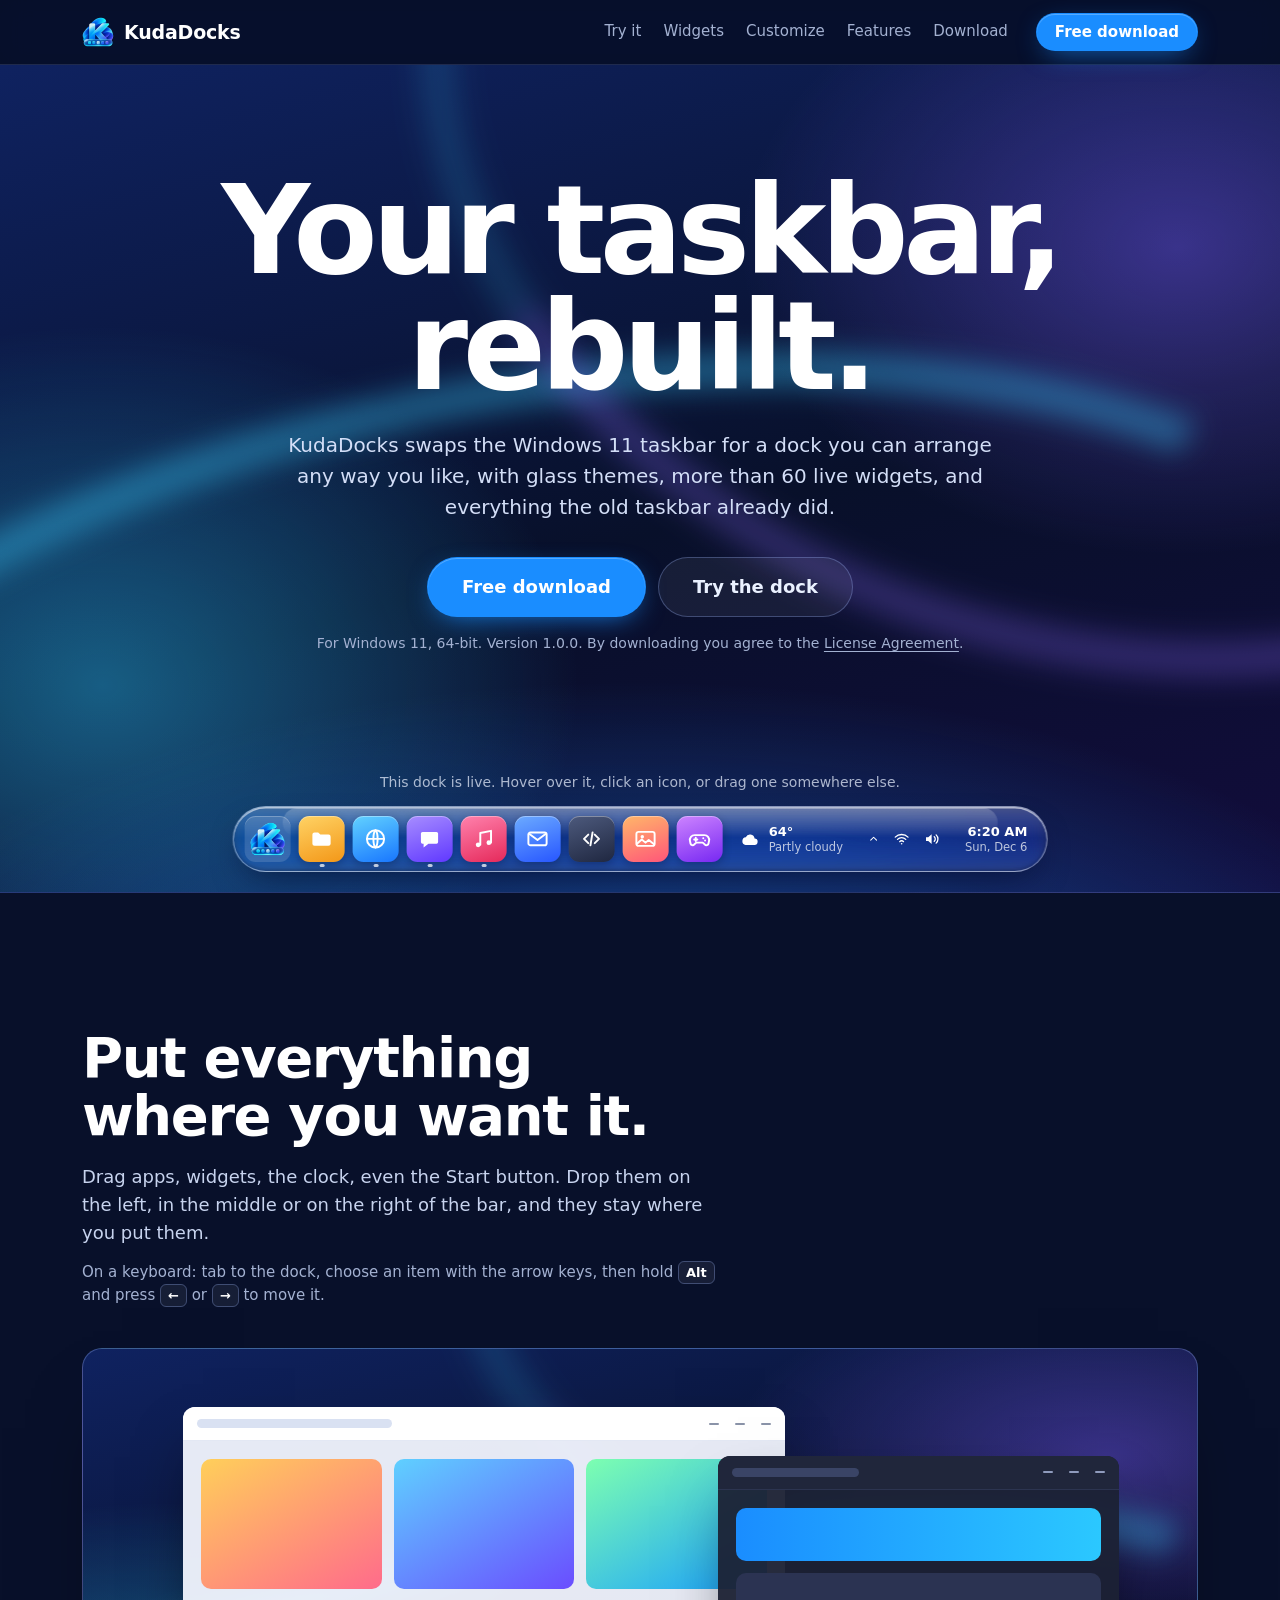
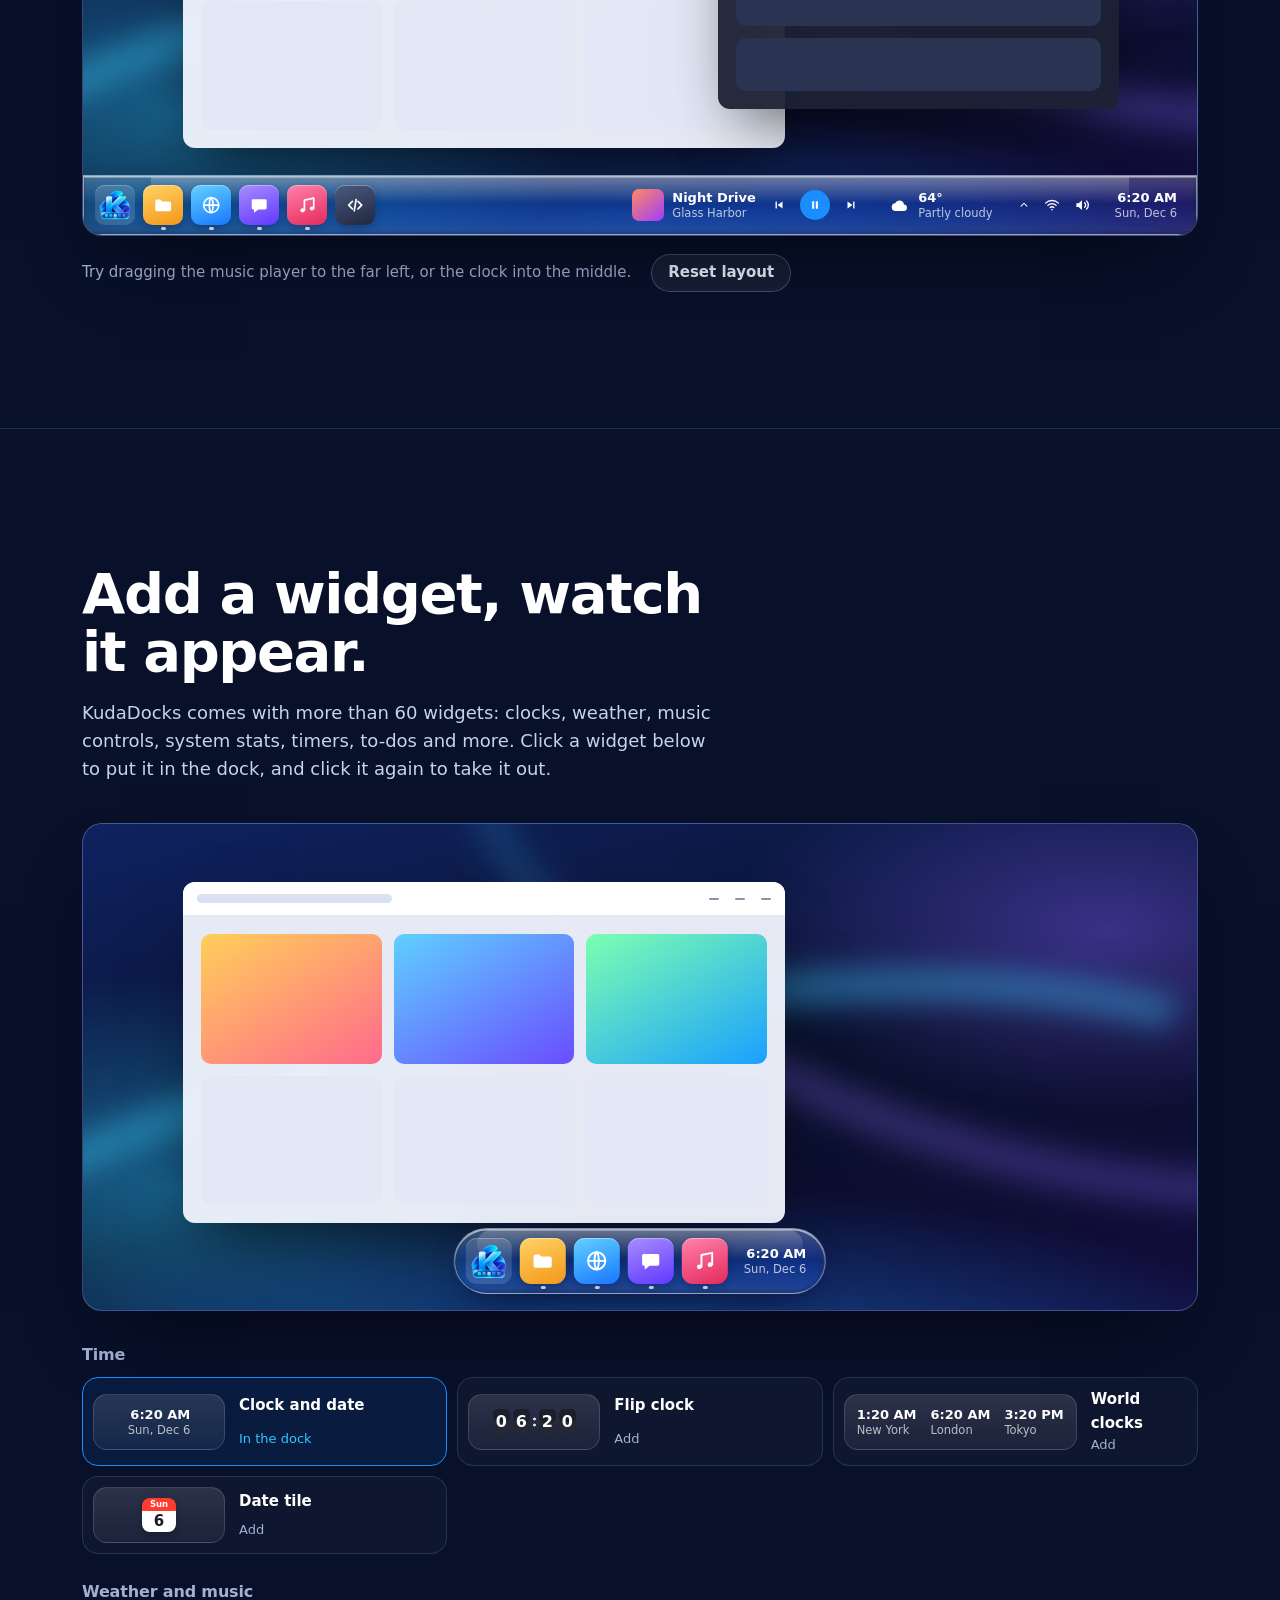
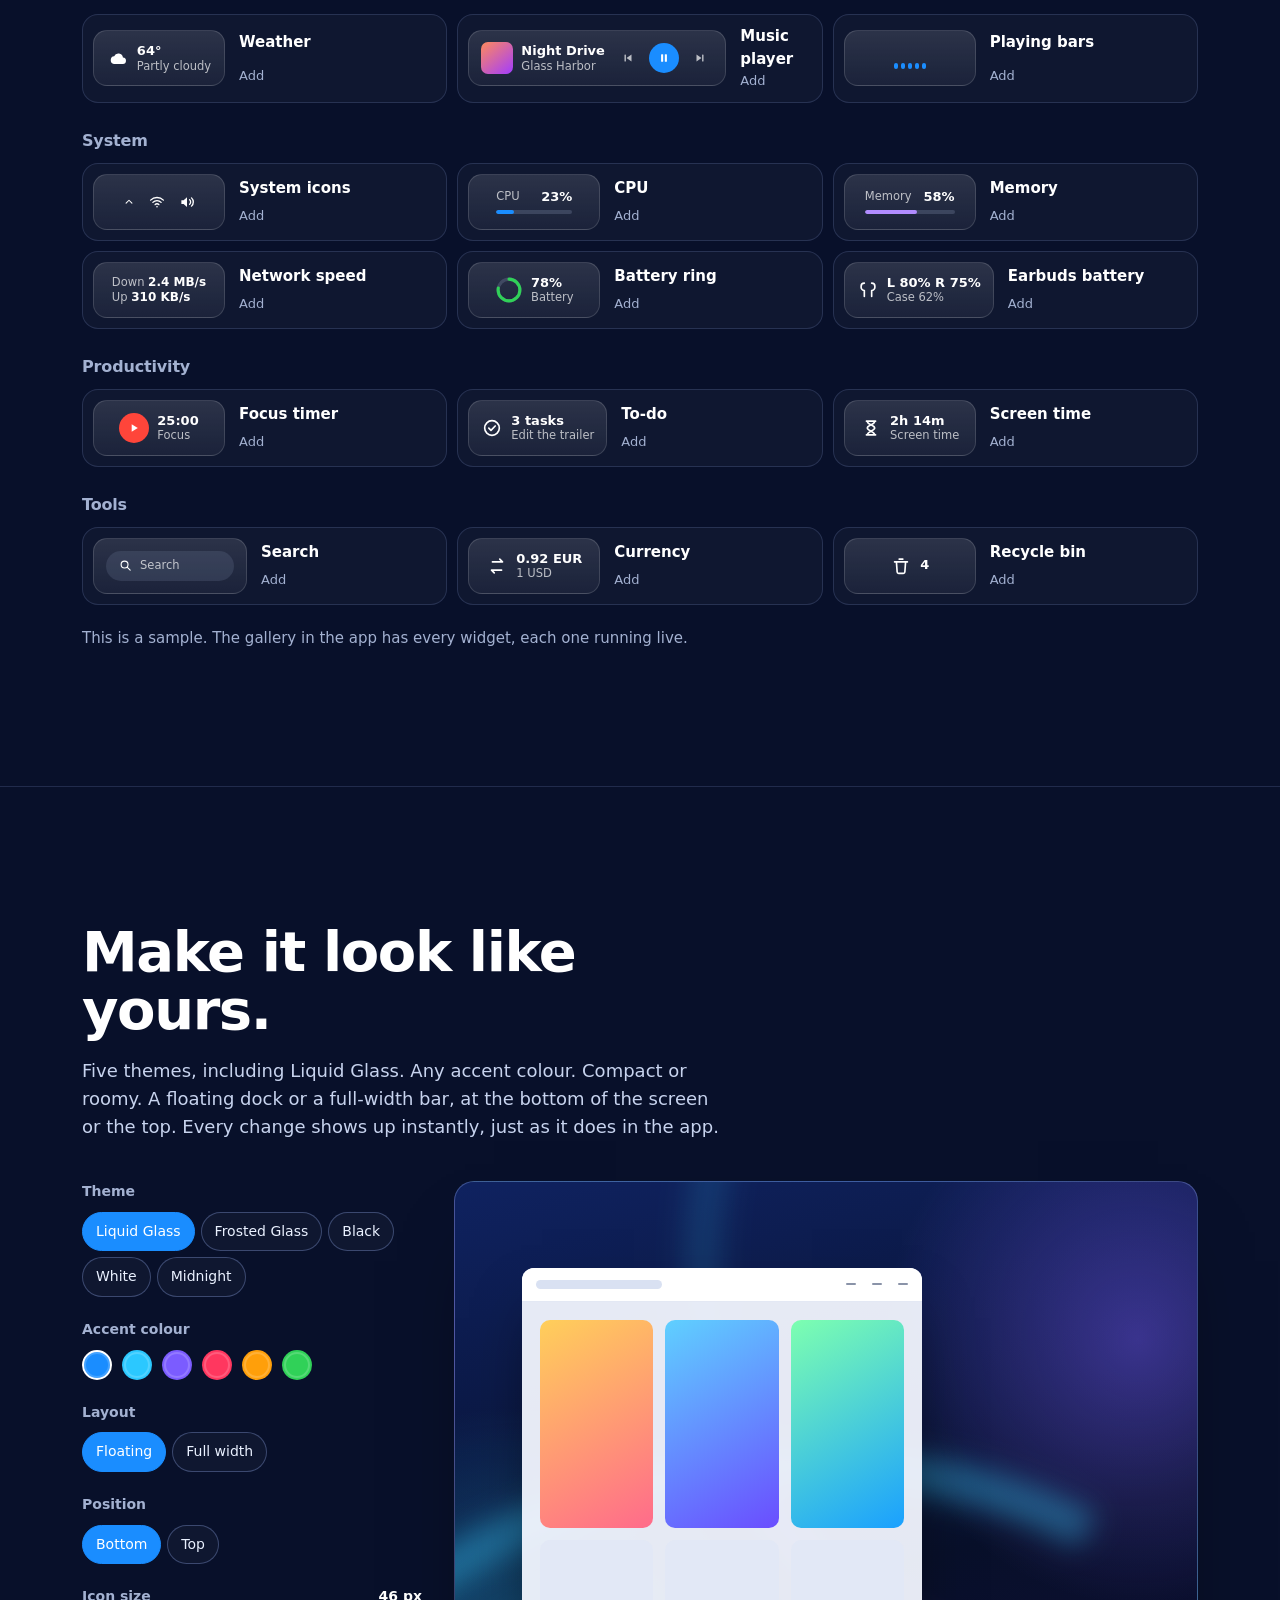
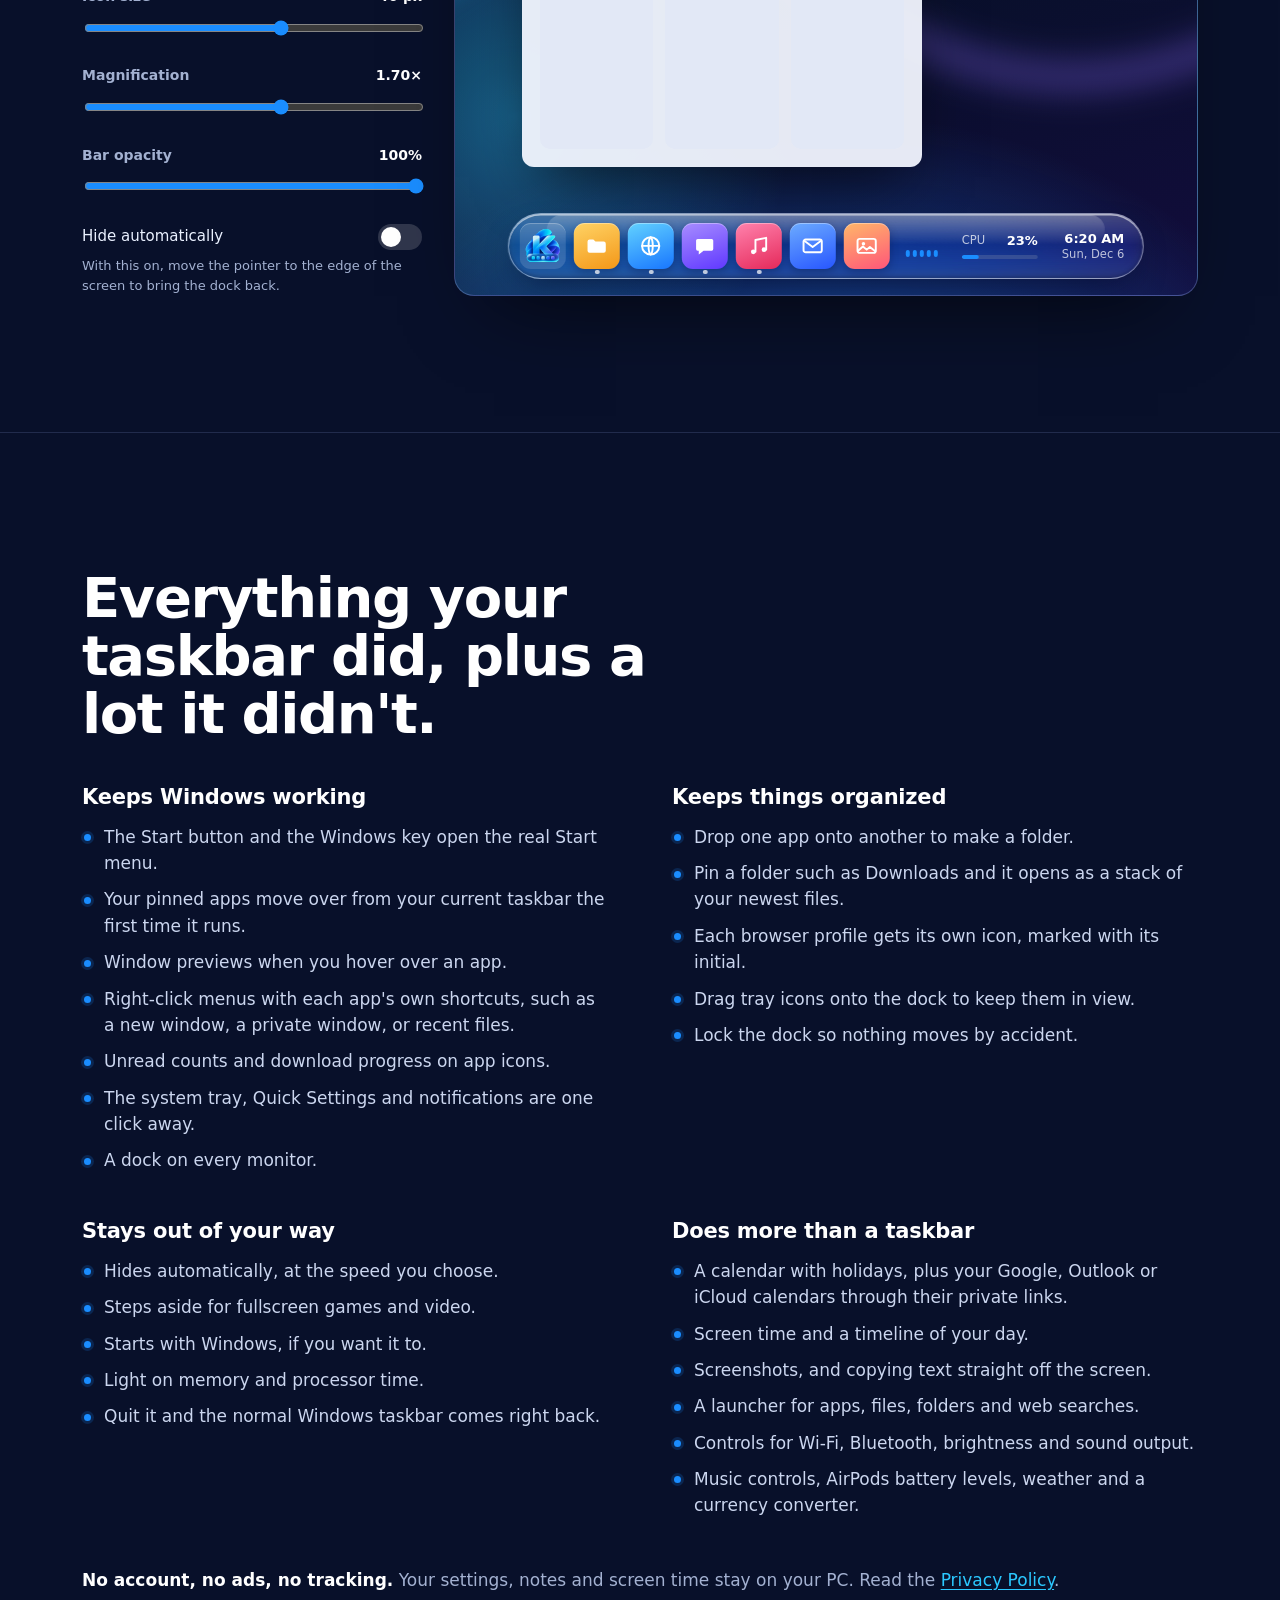
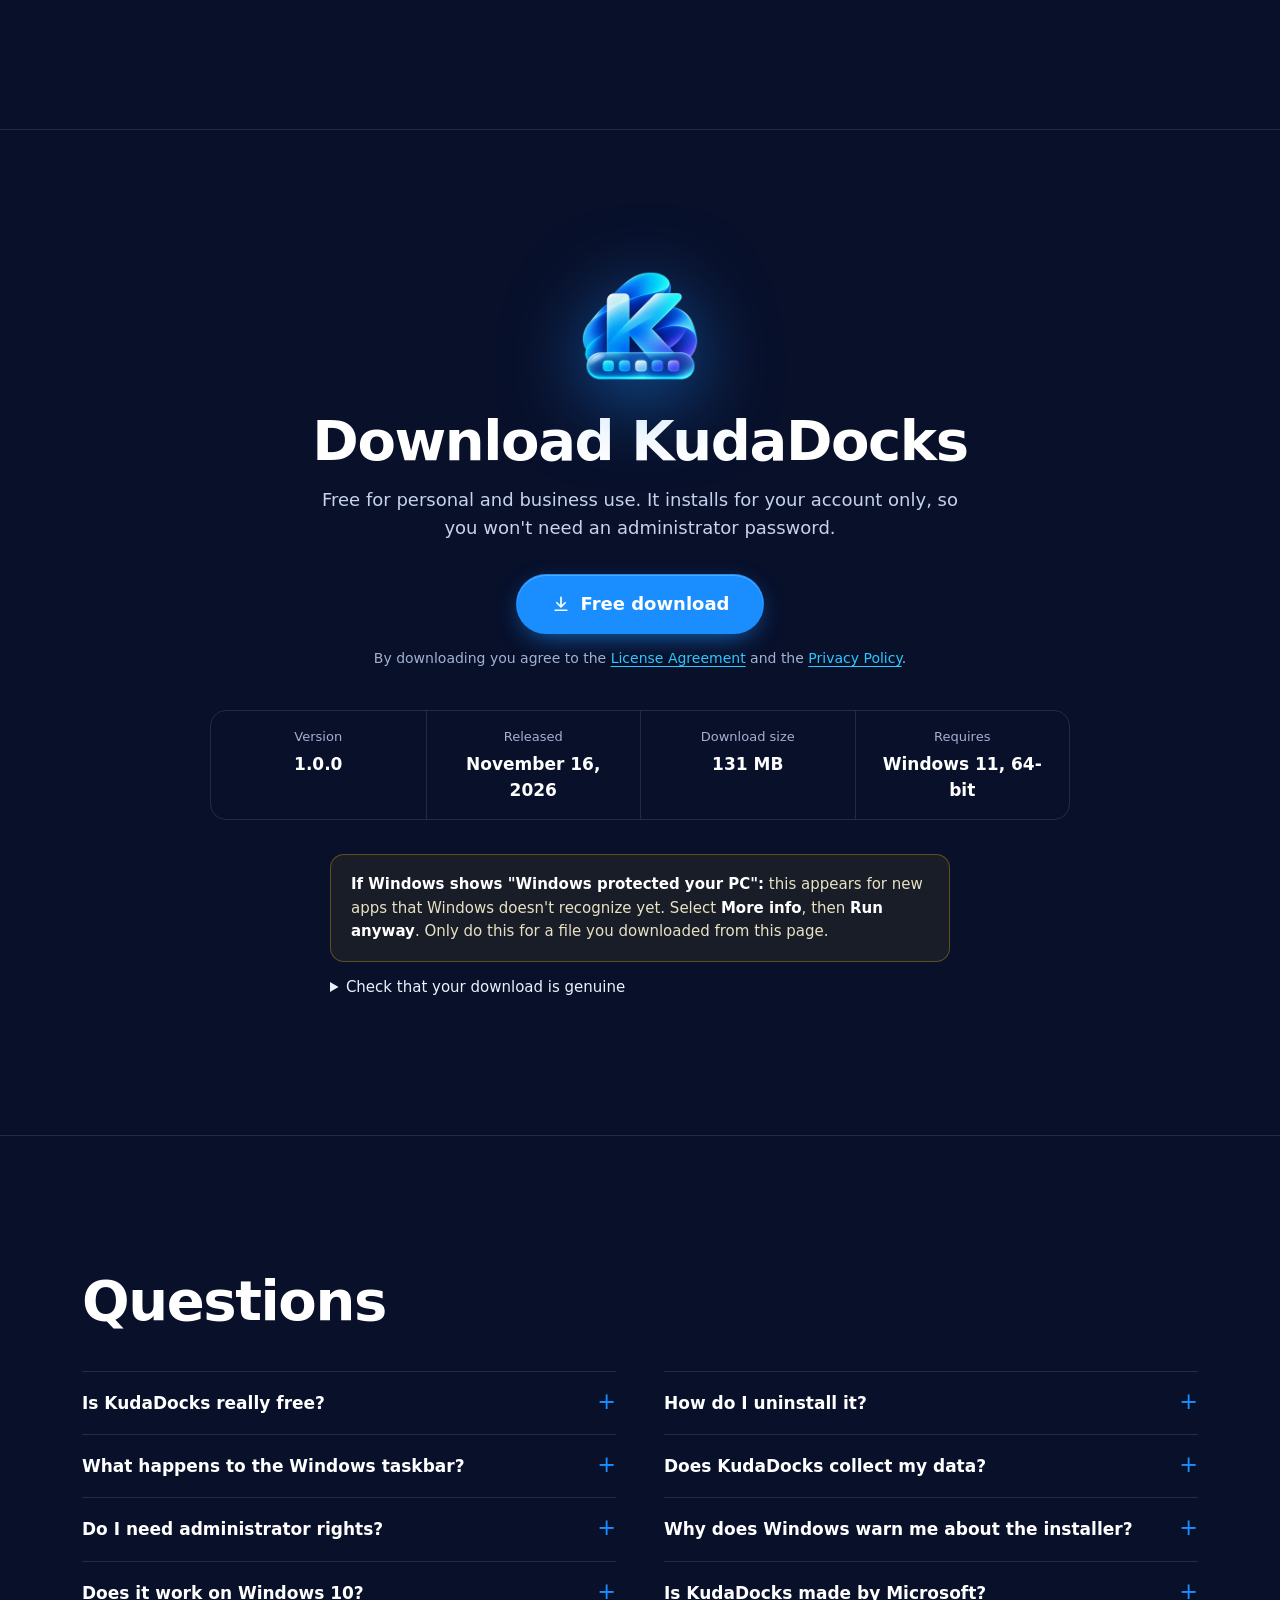
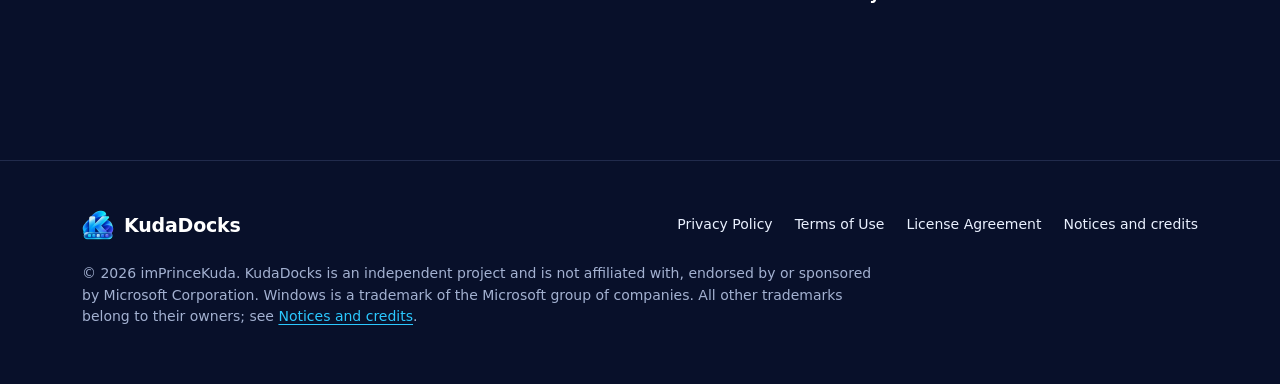
==== index.html @ 08ae9056 "Add files via upload" ====
<!doctype html>
<html lang="en">
<head>
  <meta charset="utf-8">
  <meta name="viewport" content="width=device-width, initial-scale=1">
  <meta http-equiv="Content-Security-Policy" content="default-src 'self'; img-src 'self' data:; style-src 'self'; script-src 'self'; connect-src 'none'; object-src 'none'; base-uri 'self'; form-action 'none'">
  <meta name="referrer" content="strict-origin-when-cross-origin">
  <title>KudaDocks: a free dock that replaces the Windows 11 taskbar</title>
  <meta name="description" content="KudaDocks replaces the Windows 11 taskbar with a dock you arrange however you like: glass themes, more than 60 live widgets, folders, and everything the taskbar already did. Free, no account.">
  <meta name="theme-color" content="#08102a">
  <meta property="og:type" content="website">
  <meta property="og:title" content="KudaDocks: your taskbar, rebuilt">
  <meta property="og:description" content="A free dock for Windows 11 with glass themes, live widgets and drag-anywhere layout.">
  <meta property="og:url" content="https://imprincekuda.github.io/kudadocks/">
  <meta property="og:image" content="https://imprincekuda.github.io/kudadocks/assets/og.png">
  <meta name="twitter:card" content="summary_large_image">
  <link rel="icon" href="favicon.ico" sizes="any">
  <link rel="icon" href="assets/logo.png" type="image/png">
  <link rel="apple-touch-icon" href="assets/logo.png">
  <link rel="stylesheet" href="css/site.css">
  <script src="js/config.js" defer></script>
  <script src="js/dock.js" defer></script>
  <script src="js/site.js" defer></script>
</head>
<body>
  <a class="skip" href="#main">Skip to content</a>

  <header class="nav">
    <div class="wrap">
      <a class="brand" href="index.html"><img src="assets/logo.png" alt="" width="32" height="32">KudaDocks</a>
      <nav class="nav-links" aria-label="Sections">
        <a href="#try">Try it</a>
        <a href="#widgets">Widgets</a>
        <a href="#customize">Customize</a>
        <a href="#features">Features</a>
        <a href="#download">Download</a>
      </nav>
      <a class="btn btn-primary" data-kd-download href="#download">Free download</a>
    </div>
  </header>

  <main id="main">
    <section class="hero wall" aria-labelledby="hero-title">
      <h1 id="hero-title">Your taskbar, rebuilt.</h1>
      <p class="lede">KudaDocks swaps the Windows 11 taskbar for a dock you can arrange any way you like, with glass themes, more than 60 live widgets, and everything the old taskbar already did.</p>
      <div class="ctas">
        <a class="btn btn-primary btn-big" data-kd-download href="#download">Free download</a>
        <a class="btn btn-quiet btn-big" href="#try">Try the dock</a>
      </div>
      <p class="fine">For Windows 11, 64-bit. Version <span data-kd="version">1.0.0</span>. By downloading you agree to the <a href="eula.html">License Agreement</a>.</p>
      <p class="hint" aria-hidden="true">This dock is live. Hover over it, click an icon, or drag one somewhere else.</p>
      <div id="hero-dock"></div>
    </section>

    <section class="sec" id="try" aria-labelledby="try-title">
      <div class="wrap">
        <div class="sec-head">
          <h2 id="try-title">Put everything where you want it.</h2>
          <p>Drag apps, widgets, the clock, even the Start button. Drop them on the left, in the middle or on the right of the bar, and they stay where you put them.</p>
          <p class="keys">On a keyboard: tab to the dock, choose an item with the arrow keys, then hold <kbd>Alt</kbd> and press <kbd>←</kbd> or <kbd>→</kbd> to move it.</p>
        </div>
        <div class="screen wall">
          <div class="win" aria-hidden="true"><div class="win-bar"><b></b><span><i></i><i></i><i></i></span></div><div class="win-body"><i></i><i></i><i></i><i></i><i></i><i></i></div></div>
          <div class="win alt" aria-hidden="true"><div class="win-bar"><b></b><span><i></i><i></i><i></i></span></div><div class="win-body"><i></i><i></i><i></i></div></div>
          <div id="arrange-dock"></div>
        </div>
        <div class="demo-bar">
          <span>Try dragging the music player to the far left, or the clock into the middle.</span>
          <button class="btn btn-quiet" id="arrange-reset" type="button">Reset layout</button>
        </div>
      </div>
    </section>

    <section class="sec" id="widgets" aria-labelledby="widgets-title">
      <div class="wrap">
        <div class="sec-head">
          <h2 id="widgets-title">Add a widget, watch it appear.</h2>
          <p>KudaDocks comes with more than 60 widgets: clocks, weather, music controls, system stats, timers, to-dos and more. Click a widget below to put it in the dock, and click it again to take it out.</p>
        </div>
        <div class="screen wall">
          <div class="win" aria-hidden="true"><div class="win-bar"><b></b><span><i></i><i></i><i></i></span></div><div class="win-body"><i></i><i></i><i></i><i></i><i></i><i></i></div></div>
          <div id="widgets-dock"></div>
        </div>
        <div class="gallery" id="gallery" role="group" aria-label="Widget gallery"></div>
        <p class="demo-note">This is a sample. The gallery in the app has every widget, each one running live.</p>
      </div>
    </section>

    <section class="sec" id="customize" aria-labelledby="customize-title">
      <div class="wrap">
        <div class="sec-head">
          <h2 id="customize-title">Make it look like yours.</h2>
          <p>Five themes, including Liquid Glass. Any accent colour. Compact or roomy. A floating dock or a full-width bar, at the bottom of the screen or the top. Every change shows up instantly, just as it does in the app.</p>
        </div>
        <div class="look">
          <form class="controls" id="look-form" aria-label="Dock appearance">
            <fieldset>
              <legend>Theme</legend>
              <div class="seg">
                <input type="radio" name="theme" id="t-liquid" value="liquid" checked><label for="t-liquid">Liquid Glass</label>
                <input type="radio" name="theme" id="t-ios" value="ios"><label for="t-ios">Frosted Glass</label>
                <input type="radio" name="theme" id="t-black" value="black"><label for="t-black">Black</label>
                <input type="radio" name="theme" id="t-white" value="white"><label for="t-white">White</label>
                <input type="radio" name="theme" id="t-midnight" value="midnight"><label for="t-midnight">Midnight</label>
              </div>
            </fieldset>
            <fieldset>
              <legend>Accent colour</legend>
              <div class="swatches">
                <input type="radio" name="accent" id="a-blue" value="#1a8dff" checked><label for="a-blue" class="sw-blue"><span class="sr-only">Blue</span></label>
                <input type="radio" name="accent" id="a-cyan" value="#2bc8ff"><label for="a-cyan" class="sw-cyan"><span class="sr-only">Cyan</span></label>
                <input type="radio" name="accent" id="a-violet" value="#7b5cff"><label for="a-violet" class="sw-violet"><span class="sr-only">Violet</span></label>
                <input type="radio" name="accent" id="a-rose" value="#ff375f"><label for="a-rose" class="sw-rose"><span class="sr-only">Rose</span></label>
                <input type="radio" name="accent" id="a-orange" value="#ff9f0a"><label for="a-orange" class="sw-orange"><span class="sr-only">Orange</span></label>
                <input type="radio" name="accent" id="a-green" value="#30d158"><label for="a-green" class="sw-green"><span class="sr-only">Green</span></label>
              </div>
            </fieldset>
            <fieldset>
              <legend>Layout</legend>
              <div class="seg">
                <input type="radio" name="layout" id="l-float" value="float" checked><label for="l-float">Floating</label>
                <input type="radio" name="layout" id="l-full" value="full"><label for="l-full">Full width</label>
              </div>
            </fieldset>
            <fieldset>
              <legend>Position</legend>
              <div class="seg">
                <input type="radio" name="pos" id="p-bottom" value="bottom" checked><label for="p-bottom">Bottom</label>
                <input type="radio" name="pos" id="p-top" value="top"><label for="p-top">Top</label>
              </div>
            </fieldset>
            <div>
              <label class="label" for="size">Icon size <output id="size-out" for="size">46 px</output></label>
              <input type="range" id="size" name="size" min="32" max="56" step="1" value="46">
            </div>
            <div>
              <label class="label" for="magnify">Magnification <output id="magnify-out" for="magnify">1.70×</output></label>
              <input type="range" id="magnify" name="magnify" min="1" max="2.2" step="0.05" value="1.7">
            </div>
            <div>
              <label class="label" for="bar">Bar opacity <output id="bar-out" for="bar">100%</output></label>
              <input type="range" id="bar" name="bar" min="0" max="100" step="5" value="100">
            </div>
            <div>
              <label class="switch" for="autohide"><span>Hide automatically</span><input type="checkbox" id="autohide" name="autohide" role="switch"></label>
              <p class="note">With this on, move the pointer to the edge of the screen to bring the dock back.</p>
            </div>
          </form>
          <div class="screen wall" id="look-screen">
            <div class="win" aria-hidden="true"><div class="win-bar"><b></b><span><i></i><i></i><i></i></span></div><div class="win-body"><i></i><i></i><i></i><i></i><i></i><i></i></div></div>
            <div id="look-dock"></div>
          </div>
        </div>
      </div>
    </section>

    <section class="sec" id="features" aria-labelledby="features-title">
      <div class="wrap">
        <div class="sec-head">
          <h2 id="features-title">Everything your taskbar did, plus a lot it didn't.</h2>
        </div>
        <div class="features">
          <div>
            <h3>Keeps Windows working</h3>
            <ul>
              <li>The Start button and the Windows key open the real Start menu.</li>
              <li>Your pinned apps move over from your current taskbar the first time it runs.</li>
              <li>Window previews when you hover over an app.</li>
              <li>Right-click menus with each app's own shortcuts, such as a new window, a private window, or recent files.</li>
              <li>Unread counts and download progress on app icons.</li>
              <li>The system tray, Quick Settings and notifications are one click away.</li>
              <li>A dock on every monitor.</li>
            </ul>
          </div>
          <div>
            <h3>Keeps things organized</h3>
            <ul>
              <li>Drop one app onto another to make a folder.</li>
              <li>Pin a folder such as Downloads and it opens as a stack of your newest files.</li>
              <li>Each browser profile gets its own icon, marked with its initial.</li>
              <li>Drag tray icons onto the dock to keep them in view.</li>
              <li>Lock the dock so nothing moves by accident.</li>
            </ul>
          </div>
          <div>
            <h3>Stays out of your way</h3>
            <ul>
              <li>Hides automatically, at the speed you choose.</li>
              <li>Steps aside for fullscreen games and video.</li>
              <li>Starts with Windows, if you want it to.</li>
              <li>Light on memory and processor time.</li>
              <li>Quit it and the normal Windows taskbar comes right back.</li>
            </ul>
          </div>
          <div>
            <h3>Does more than a taskbar</h3>
            <ul>
              <li>A calendar with holidays, plus your Google, Outlook or iCloud calendars through their private links.</li>
              <li>Screen time and a timeline of your day.</li>
              <li>Screenshots, and copying text straight off the screen.</li>
              <li>A launcher for apps, files, folders and web searches.</li>
              <li>Controls for Wi-Fi, Bluetooth, brightness and sound output.</li>
              <li>Music controls, AirPods battery levels, weather and a currency converter.</li>
            </ul>
          </div>
        </div>
        <p class="privacy-line"><strong>No account, no ads, no tracking.</strong> Your settings, notes and screen time stay on your PC. Read the <a href="privacy.html">Privacy Policy</a>.</p>
      </div>
    </section>

    <section class="sec dl" id="download" aria-labelledby="download-title">
      <div class="wrap">
        <img class="dl-logo" src="assets/logo.png" alt="" width="120" height="120">
        <h2 id="download-title">Download KudaDocks</h2>
        <p class="lede">Free for personal and business use. It installs for your account only, so you won't need an administrator password.</p>
        <div class="ctas">
          <a class="btn btn-primary btn-big" data-kd-download href="#setup">
            <svg class="g" viewBox="0 0 24 24" fill="none" stroke="currentColor" stroke-width="2" stroke-linecap="round" stroke-linejoin="round" aria-hidden="true"><path d="M12 4v11M7 10.5l5 5l5-5M5 19.5h14"/></svg>
            Free download
          </a>
        </div>
        <p class="agree">By downloading you agree to the <a href="eula.html">License Agreement</a> and the <a href="privacy.html">Privacy Policy</a>.</p>
        <dl class="specs">
          <div><dt>Version</dt><dd data-kd="version">1.0.0</dd></div>
          <div><dt>Released</dt><dd data-kd="released">November 16, 2026</dd></div>
          <div><dt>Download size</dt><dd data-kd="sizeMB">131 MB</dd></div>
          <div><dt>Requires</dt><dd>Windows 11, 64-bit</dd></div>
        </dl>
        <div class="smartscreen">
          <p><strong>If Windows shows "Windows protected your PC":</strong> this appears for new apps that Windows doesn't recognize yet. Select <strong>More info</strong>, then <strong>Run anyway</strong>. Only do this for a file you downloaded from this page.</p>
        </div>
        <details class="verify">
          <summary>Check that your download is genuine</summary>
          <p>In PowerShell, run <code>Get-FileHash .\KudaDocks-Setup.exe</code> in your Downloads folder. The result should match:</p>
          <p><code data-kd="sha256">See js/config.js</code></p>
          <p>Older versions are on the <a data-kd-releases href="#setup">releases page</a>.</p>
        </details>
      </div>
    </section>

    <section class="sec" id="faq" aria-labelledby="faq-title">
      <div class="wrap">
        <div class="sec-head"><h2 id="faq-title">Questions</h2></div>
        <div class="faq">
          <div>
            <details><summary>Is KudaDocks really free?</summary><p>Yes. There's no price, no trial, no account and no ads.</p></details>
            <details><summary>What happens to the Windows taskbar?</summary><p>KudaDocks hides it while it runs and shows its own dock instead. Quit KudaDocks, or uninstall it, and the Windows taskbar comes straight back.</p></details>
            <details><summary>Do I need administrator rights?</summary><p>No. KudaDocks installs for your Windows account only.</p></details>
            <details><summary>Does it work on Windows 10?</summary><p>KudaDocks is built for Windows 11. It may run on recent versions of Windows 10, but it isn't tested there.</p></details>
          </div>
          <div>
            <details><summary>How do I uninstall it?</summary><p>Open Settings, then Apps, then Installed apps, find KudaDocks and choose Uninstall. Your settings are kept in <code>%AppData%\KudaDocks</code>; delete that folder if you want them gone too.</p></details>
            <details><summary>Does KudaDocks collect my data?</summary><p>No. It doesn't send us anything, and there are no analytics or ads. The <a href="privacy.html">Privacy Policy</a> lists the few optional features that connect to outside services, such as weather.</p></details>
            <details><summary>Why does Windows warn me about the installer?</summary><p>Windows SmartScreen warns about new apps until enough people have downloaded them. Choose More info, then Run anyway. You can check the file's fingerprint in the download section above.</p></details>
            <details><summary>Is KudaDocks made by Microsoft?</summary><p>No. KudaDocks is an independent project and is not affiliated with, endorsed by or sponsored by Microsoft.</p></details>
          </div>
        </div>
      </div>
    </section>
  </main>

  <footer class="foot">
    <div class="wrap">
      <div class="foot-top">
        <a class="brand" href="index.html"><img src="assets/logo.png" alt="" width="32" height="32">KudaDocks</a>
        <nav aria-label="Legal">
          <a href="privacy.html">Privacy Policy</a>
          <a href="terms.html">Terms of Use</a>
          <a href="eula.html">License Agreement</a>
          <a href="notices.html">Notices and credits</a>
        </nav>
      </div>
      <p>© <span data-year>2026</span> <span data-kd="owner">imPrinceKuda</span>. KudaDocks is an independent project and is not affiliated with, endorsed by or sponsored by Microsoft Corporation. Windows is a trademark of the Microsoft group of companies. All other trademarks belong to their owners; see <a href="notices.html">Notices and credits</a>.</p>
    </div>
  </footer>
</body>
</html>
---- css/site.css ----
/*
  KudaDocks website.
  Colour comes from the KudaDocks logo and app: deep navy, brand blue, cyan, and the logo's violet.
  Type is Segoe UI Variable, Windows 11's own typeface (other systems fall back to their system UI font),
  so the site needs no web fonts and makes no requests to font services.
*/

:root {
  --night: #08102a;
  --deep: #0e1838;
  --deeper: #060c20;
  --sky: #1a8dff;
  --sky-hi: #45a6ff;
  --ice: #2bc8ff;
  --iris: #7b5cff;
  --frost: #eaf1ff;
  --mist: #a3b1d1;
  --line: rgba(160, 185, 255, 0.16);
  --line-strong: rgba(160, 185, 255, 0.3);

  --font: "Segoe UI Variable Text", "Segoe UI", system-ui, -apple-system, "Helvetica Neue", Arial, sans-serif;
  --font-display: "Segoe UI Variable Display", "Segoe UI", system-ui, -apple-system, "Helvetica Neue", Arial, sans-serif;

  --wrap: 1180px;
  --gutter: clamp(16px, 4vw, 32px);
}

*, *::before, *::after { box-sizing: border-box; }

html { scroll-behavior: smooth; scroll-padding-top: 76px; }
@media (prefers-reduced-motion: reduce) { html { scroll-behavior: auto; } }

body {
  margin: 0;
  background: var(--night);
  color: var(--frost);
  font: 17px/1.55 var(--font);
  -webkit-font-smoothing: antialiased;
  text-rendering: optimizeLegibility;
}

img { max-width: 100%; display: block; }
a { color: var(--ice); text-underline-offset: 3px; }
a:hover { color: #7fdcff; }
:focus-visible { outline: 2px solid var(--ice); outline-offset: 3px; border-radius: 6px; }

h1, h2, h3 { font-family: var(--font-display); color: #fff; margin: 0; }
h2 { font-size: clamp(2.25rem, 4.6vw, 3.5rem); line-height: 1.04; font-weight: 650; letter-spacing: -0.025em; }
h3 { font-size: 1.3125rem; line-height: 1.25; font-weight: 600; letter-spacing: -0.01em; }
p { margin: 0; }

.wrap { max-width: var(--wrap); margin: 0 auto; padding: 0 var(--gutter); }
.sr-only { position: absolute !important; width: 1px; height: 1px; padding: 0; margin: -1px; overflow: hidden; clip: rect(0 0 0 0); white-space: nowrap; border: 0; }
.skip { position: absolute; left: 12px; top: -60px; z-index: 100; background: var(--sky); color: #fff; padding: 10px 14px; border-radius: 8px; text-decoration: none; }
.skip:focus { top: 12px; }

/* ------------------------------------------------------------ buttons */
.btn {
  display: inline-flex; align-items: center; justify-content: center; gap: 10px;
  min-height: 48px; padding: 0 24px; border-radius: 999px;
  font: 600 1rem/1 var(--font); text-decoration: none; cursor: pointer;
  border: 1px solid transparent; transition: background-color .15s ease, border-color .15s ease, transform .15s ease;
}
.btn-primary { background: var(--sky); color: #fff; box-shadow: 0 8px 28px -10px rgba(26, 141, 255, .9), inset 0 1px 0 rgba(255, 255, 255, .25); }
.btn-primary:hover { background: var(--sky-hi); color: #fff; }
.btn-primary:active { transform: translateY(1px); }
.btn-quiet { background: rgba(255, 255, 255, .06); color: var(--frost); border-color: var(--line-strong); }
.btn-quiet:hover { background: rgba(255, 255, 255, .11); color: #fff; }
.btn-big { min-height: 60px; padding: 0 34px; font-size: 1.125rem; }
.btn .g { width: 20px; height: 20px; }

/* ------------------------------------------------------------ setup note for the site owner */
.setup-note {
  position: relative; z-index: 60;
  background: #ffd60a; color: #2b2300; font-size: .9375rem; font-weight: 600;
  padding: 10px var(--gutter); text-align: center;
}

/* ------------------------------------------------------------ navigation */
.nav {
  position: sticky; top: 0; z-index: 50;
  background: rgba(8, 16, 42, .72);
  backdrop-filter: blur(16px) saturate(140%);
  -webkit-backdrop-filter: blur(16px) saturate(140%);
  border-bottom: 1px solid var(--line);
}
.nav .wrap { display: flex; align-items: center; gap: 28px; height: 64px; }
.brand { display: inline-flex; align-items: center; gap: 10px; color: #fff; text-decoration: none; font: 650 1.1875rem/1 var(--font-display); letter-spacing: -0.01em; }
.brand img { width: 32px; height: 32px; }
.brand:hover { color: #fff; }
.nav-links { display: flex; gap: 22px; margin-left: auto; }
.nav-links a { color: var(--mist); text-decoration: none; font-size: .9375rem; }
.nav-links a:hover { color: #fff; }
.nav .btn { min-height: 38px; padding: 0 18px; font-size: .9375rem; }
@media (max-width: 760px) { .nav-links { display: none; } .nav .btn { margin-left: auto; } }

/* ------------------------------------------------------------ wallpaper (the demo desktops) */
.wall {
  position: relative;
  overflow: hidden;
  background-color: #0a1435;
  background-image:
    radial-gradient(120% 90% at 50% 125%, rgba(26, 141, 255, .62), transparent 56%),
    radial-gradient(60% 70% at 8% 75%, rgba(43, 200, 255, .42), transparent 62%),
    radial-gradient(55% 60% at 92% 22%, rgba(123, 92, 255, .42), transparent 62%),
    linear-gradient(165deg, #0f2260 0%, #08102a 55%, #120c3c 100%);
}
/* Two soft ribbons of light, after the swirl in the logo. */
.wall::before, .wall::after {
  content: ""; position: absolute; pointer-events: none; border-radius: 50%;
}
.wall::before {
  width: 150%; height: 120%; left: -35%; top: 38%;
  border: clamp(18px, 3vw, 46px) solid transparent;
  border-top-color: rgba(60, 205, 255, .36);
  border-left-color: rgba(26, 141, 255, .22);
  transform: rotate(-12deg);
  filter: blur(14px);
}
.wall::after {
  width: 110%; height: 130%; right: -42%; top: -58%;
  border: clamp(14px, 2.4vw, 36px) solid transparent;
  border-bottom-color: rgba(140, 110, 255, .34);
  border-left-color: rgba(60, 205, 255, .18);
  transform: rotate(16deg);
  filter: blur(16px);
}
.wall > * { position: relative; z-index: 1; }

/* ------------------------------------------------------------ hero */
.hero {
  min-height: min(92vh, 900px);
  display: flex; flex-direction: column; align-items: center;
  padding: clamp(72px, 12vh, 140px) var(--gutter) 150px;
  text-align: center;
  border-bottom: 1px solid var(--line);
}
.hero h1 {
  font-size: clamp(3.25rem, 9.6vw, 8rem);
  line-height: .94;
  font-weight: 700;
  letter-spacing: -0.045em;
  max-width: 11ch;
  text-wrap: balance;
}
.hero .lede { margin-top: 26px; max-width: 58ch; font-size: clamp(1.0625rem, 1.6vw, 1.25rem); color: #d3def7; text-wrap: pretty; }
.hero .ctas { margin-top: 34px; display: flex; flex-wrap: wrap; gap: 12px; justify-content: center; }
.hero .fine { margin-top: 16px; font-size: .875rem; color: var(--mist); }
.hero .fine a { color: var(--mist); }
.hero .hint { position: absolute; bottom: 98px; left: 0; right: 0; font-size: .875rem; color: rgba(234, 241, 255, .72); }
.hero > .dock { position: absolute; bottom: 20px; left: 50%; transform: translateX(-50%); }
@media (max-width: 760px) {
  .hero { padding-bottom: 130px; }
  .hero .hint { display: none; }
}

/* ------------------------------------------------------------ sections */
.sec { padding: clamp(80px, 11vw, 136px) 0; border-bottom: 1px solid var(--line); }
.sec-head { max-width: 640px; margin-bottom: 40px; }
.sec-head p { margin-top: 18px; color: #c7d3ee; font-size: 1.125rem; }
.sec-head .keys { margin-top: 14px; font-size: .9375rem; color: var(--mist); }
kbd { font: 600 .8125rem/1 var(--font); padding: 3px 7px; border-radius: 6px; border: 1px solid var(--line-strong); background: rgba(255, 255, 255, .06); color: #fff; }

/* A demo desktop: wallpaper, a window, and a dock. */
.screen {
  container-type: inline-size;   /* lets a narrow demo desktop drop its optional icons, below */
  aspect-ratio: 16 / 7;
  min-height: 320px;
  border-radius: 20px;
  border: 1px solid var(--line-strong);
  box-shadow: 0 40px 80px -40px rgba(0, 0, 0, .7);
}
.screen > .dock { position: absolute; bottom: 16px; left: 50%; transform: translate(-50%, var(--tuck, 0px)); transition: transform .35s cubic-bezier(.2, .8, .2, 1); }
.screen > .dock[data-layout="full"] { left: 0; right: 0; bottom: 0; transform: translateY(var(--tuck, 0px)); }
.screen > .dock[data-pos="top"] { bottom: auto; top: 16px; }
.screen > .dock[data-layout="full"][data-pos="top"] { top: 0; }
.screen > .dock.tucked { --tuck: calc(100% + 30px); }
.screen > .dock[data-pos="top"].tucked { --tuck: calc(-100% - 30px); }
.demo-bar { display: flex; flex-wrap: wrap; align-items: center; gap: 12px 20px; margin-top: 18px; color: var(--mist); font-size: .9375rem; }
.demo-bar .btn { min-height: 38px; padding: 0 16px; font-size: .9375rem; }
.demo-note { margin-top: 22px; color: var(--mist); font-size: .9375rem; }
.privacy-line { margin-top: 48px; color: var(--mist); }
.privacy-line strong { color: #fff; font-weight: 600; }
@media (max-width: 760px) {
  .screen { aspect-ratio: 4 / 3; min-height: 260px; }
}

/* A window on the demo desktop, so the glass has something to blur. */
.win {
  position: absolute; left: 9%; top: 12%; width: 54%; height: 70%;
  border-radius: 12px; overflow: hidden;
  background: rgba(244, 247, 255, .94);
  box-shadow: 0 30px 60px -20px rgba(0, 0, 0, .6);
}
.win-bar { height: 34px; display: flex; align-items: center; justify-content: space-between; padding: 0 14px; background: #fff; border-bottom: 1px solid #e3e8f4; }
.win-bar b { width: 34%; height: 9px; border-radius: 5px; background: #d9e1f2; }
.win-bar span { display: flex; gap: 16px; }
.win-bar span i { width: 10px; height: 2px; background: #8a93a8; border-radius: 1px; }
.win-body { display: grid; grid-template-columns: 1fr 1fr 1fr; gap: 12px; padding: 18px; height: calc(100% - 34px); }
.win-body i { border-radius: 10px; background: linear-gradient(150deg, #ffcf5a, #ff6b8b); }
.win-body i:nth-child(2) { background: linear-gradient(150deg, #5fd0ff, #6a4dff); }
.win-body i:nth-child(3) { background: linear-gradient(150deg, #7dffb0, #1aa0ff); }
.win-body i:nth-child(n + 4) { background: #e2e8f6; }
.win.alt { left: auto; right: 7%; top: 22%; width: 36%; height: 52%; background: rgba(28, 33, 52, .95); }
.win.alt .win-bar { background: #20263b; border-color: #2c3450; }
.win.alt .win-bar b { background: #3a4466; }
.win.alt .win-bar span i { background: #8f9bbd; }
.win.alt .win-body { grid-template-columns: 1fr; }
.win.alt .win-body i { background: #2b3352; }
.win.alt .win-body i:first-child { background: linear-gradient(90deg, #1a8dff, #2bc8ff); }
@media (max-width: 760px) { .win { width: 70%; } .win.alt { display: none; } }

/* ------------------------------------------------------------ widget gallery */
.gallery { margin-top: 34px; display: grid; gap: 28px; }
.shelf h3 { font-size: 1rem; font-weight: 600; color: var(--mist); margin-bottom: 12px; }
.shelf-row { display: grid; grid-template-columns: repeat(auto-fill, minmax(min(100%, 300px), 1fr)); gap: 10px; }
.tile {
  display: grid; grid-template-columns: auto 1fr; grid-template-rows: auto auto; column-gap: 14px; align-items: center;
  padding: 10px 16px 10px 10px; text-align: left; cursor: pointer;
  border-radius: 16px; border: 1px solid var(--line); background: rgba(255, 255, 255, .03); color: var(--frost);
  font: inherit; transition: border-color .15s ease, background-color .15s ease;
}
.tile:hover { background: rgba(255, 255, 255, .06); border-color: var(--line-strong); }
.tile[aria-pressed="true"] { border-color: var(--sky); background: rgba(26, 141, 255, .1); }
.tile-prev {
  grid-row: 1 / span 2;
  display: flex; align-items: center; justify-content: center;
  min-width: 132px; height: 56px; padding: 0 12px; border-radius: 14px;
  background: linear-gradient(180deg, rgba(255, 255, 255, .12), rgba(255, 255, 255, .05));
  border: 1px solid rgba(255, 255, 255, .14);
  --fg: #fff; --fg-dim: rgba(255, 255, 255, .7); --accent: var(--sky); color: #fff;
  font-size: 12.5px; line-height: 1.25; white-space: nowrap;
}
.tile-name { font-weight: 600; font-size: .9375rem; color: #fff; }
.tile-state { font-size: .8125rem; color: var(--mist); }
.tile[aria-pressed="true"] .tile-state { color: var(--ice); }

/* ------------------------------------------------------------ customize */
.look { display: grid; grid-template-columns: minmax(260px, 340px) 1fr; gap: 32px; align-items: start; }
.look .screen { aspect-ratio: auto; height: 100%; min-height: 470px; }
@media (max-width: 960px) { .look { grid-template-columns: 1fr; } .look .screen { min-height: 360px; } }
.controls { display: grid; gap: 22px; }
.controls fieldset { border: 0; margin: 0; padding: 0; min-width: 0; }
.controls legend, .controls .label { font-size: .875rem; font-weight: 600; color: var(--mist); margin-bottom: 9px; padding: 0; display: flex; justify-content: space-between; width: 100%; }
.controls output { color: #fff; font-weight: 600; }
.seg { display: flex; flex-wrap: wrap; gap: 6px; }
.seg input { position: absolute; opacity: 0; width: 1px; height: 1px; }
.seg label {
  padding: 8px 13px; border-radius: 999px; cursor: pointer; font-size: .875rem;
  border: 1px solid var(--line-strong); color: var(--frost); background: rgba(255, 255, 255, .03);
}
.seg label:hover { background: rgba(255, 255, 255, .08); }
.seg input:checked + label { background: var(--sky); border-color: var(--sky); color: #fff; }
.seg input:focus-visible + label { outline: 2px solid var(--ice); outline-offset: 2px; }
.swatches { display: flex; gap: 10px; }
.swatches input { position: absolute; opacity: 0; width: 1px; height: 1px; }
.swatches label { width: 30px; height: 30px; border-radius: 50%; cursor: pointer; border: 2px solid transparent; box-shadow: inset 0 0 0 2px rgba(255, 255, 255, .18); }
.swatches input:checked + label { border-color: #fff; }
.swatches input:focus-visible + label { outline: 2px solid var(--ice); outline-offset: 2px; }
.sw-blue { background: #1a8dff; } .sw-cyan { background: #2bc8ff; } .sw-violet { background: #7b5cff; }
.sw-rose { background: #ff375f; } .sw-orange { background: #ff9f0a; } .sw-green { background: #30d158; }
.controls input[type="range"] { width: 100%; accent-color: var(--sky); }
.switch { display: flex; align-items: center; justify-content: space-between; gap: 12px; font-size: .9375rem; cursor: pointer; }
.switch input { appearance: none; -webkit-appearance: none; width: 44px; height: 26px; border-radius: 13px; background: rgba(255, 255, 255, .16); position: relative; cursor: pointer; transition: background-color .15s ease; margin: 0; flex: none; }
.switch input::after { content: ""; position: absolute; top: 3px; left: 3px; width: 20px; height: 20px; border-radius: 50%; background: #fff; transition: transform .18s ease; }
.switch input:checked { background: var(--sky); }
.switch input:checked::after { transform: translateX(18px); }
.controls .note { font-size: .8125rem; color: var(--mist); margin-top: 6px; }

/* ------------------------------------------------------------ feature list */
.features { display: grid; grid-template-columns: repeat(2, minmax(0, 1fr)); gap: 44px 64px; }
@media (max-width: 860px) { .features { grid-template-columns: 1fr; } }
.features h3 { margin-bottom: 14px; }
.features ul { list-style: none; margin: 0; padding: 0; display: grid; gap: 10px; }
.features li { position: relative; padding-left: 22px; color: #cbd6ef; }
.features li::before { content: ""; position: absolute; left: 2px; top: .62em; width: 7px; height: 7px; border-radius: 50%; background: var(--sky); box-shadow: 0 0 0 3px rgba(26, 141, 255, .18); }
.features strong { color: #fff; font-weight: 600; }

/* ------------------------------------------------------------ download */
.dl { text-align: center; }
.dl-logo { width: 120px; height: 120px; margin: 0 auto 26px; filter: drop-shadow(0 18px 40px rgba(26, 141, 255, .55)); }
.dl h2 { margin-bottom: 16px; }
.dl .lede { max-width: 56ch; margin: 0 auto; color: #c7d3ee; font-size: 1.125rem; }
.dl .ctas { margin-top: 32px; display: flex; justify-content: center; }
.dl .agree { margin-top: 14px; font-size: .875rem; color: var(--mist); }
.specs { display: flex; justify-content: center; flex-wrap: wrap; gap: 0; margin: 40px auto 0; padding: 0; max-width: 860px; border: 1px solid var(--line); border-radius: 16px; }
.specs div { flex: 1 1 160px; padding: 16px 18px; border-left: 1px solid var(--line); }
.specs div:first-child { border-left: 0; }
.specs dt { font-size: .8125rem; color: var(--mist); }
.specs dd { margin: 4px 0 0; font-weight: 600; color: #fff; }
@media (max-width: 560px) { .specs div { border-left: 0; border-top: 1px solid var(--line); } .specs div:first-child { border-top: 0; } }
.smartscreen { max-width: 620px; margin: 34px auto 0; text-align: left; padding: 18px 20px; border-radius: 14px; background: rgba(255, 214, 10, .07); border: 1px solid rgba(255, 214, 10, .28); color: #e8e2c4; font-size: .9375rem; }
.smartscreen strong { color: #fff; }
.verify { max-width: 620px; margin: 14px auto 0; text-align: left; font-size: .9375rem; color: var(--mist); }
.verify summary { cursor: pointer; color: var(--frost); }
.verify code, .doc code { font-family: "Cascadia Mono", Consolas, monospace; font-size: .8125rem; background: rgba(255, 255, 255, .06); border: 1px solid var(--line); border-radius: 6px; padding: 2px 6px; word-break: break-all; color: #fff; }
.verify p { margin-top: 10px; }

/* ------------------------------------------------------------ FAQ */
.faq { display: grid; grid-template-columns: repeat(2, minmax(0, 1fr)); gap: 0 48px; }
@media (max-width: 860px) { .faq { grid-template-columns: 1fr; } }
.faq details { border-top: 1px solid var(--line); padding: 18px 0; }
.faq summary { cursor: pointer; font-weight: 600; color: #fff; font-size: 1.0625rem; list-style: none; display: flex; justify-content: space-between; gap: 16px; }
.faq summary::-webkit-details-marker { display: none; }
.faq summary::after { content: "+"; color: var(--sky); font-weight: 400; font-size: 1.4rem; line-height: 1; }
.faq details[open] summary::after { content: "\2212"; }
.faq details p { margin-top: 10px; color: #c7d3ee; }

/* ------------------------------------------------------------ footer */
.foot { padding: 48px 0 56px; color: var(--mist); font-size: .875rem; }
.foot .wrap { display: grid; gap: 22px; }
.foot-top { display: flex; flex-wrap: wrap; align-items: center; justify-content: space-between; gap: 18px; }
.foot nav { display: flex; flex-wrap: wrap; gap: 8px 22px; }
.foot nav a { color: var(--frost); text-decoration: none; }
.foot nav a:hover { color: #fff; text-decoration: underline; }
.foot p { max-width: 90ch; }

/* ------------------------------------------------------------ legal pages */
.doc { max-width: 74ch; margin: 0 auto; padding: 64px var(--gutter) 96px; }
.doc h1 { font-size: clamp(2.25rem, 5vw, 3.25rem); letter-spacing: -0.03em; line-height: 1.05; }
.doc .updated { margin-top: 12px; color: var(--mist); }
.doc h2 { font-size: 1.5rem; letter-spacing: -0.01em; margin: 44px 0 12px; }
.doc h3 { font-size: 1.125rem; margin: 26px 0 8px; }
.doc p, .doc li { color: #d3ddf3; }
.doc p + p { margin-top: 14px; }
.doc ul, .doc ol { padding-left: 22px; display: grid; gap: 8px; margin: 12px 0; }
.doc .caps { text-transform: none; font-weight: 600; color: #fff; }
.doc .lead { margin-top: 26px; font-size: 1.125rem; color: #e1e9fa; }
.doc table { width: 100%; border-collapse: collapse; margin: 16px 0; font-size: .9375rem; }
.doc th, .doc td { text-align: left; vertical-align: top; padding: 12px 10px; border-top: 1px solid var(--line); }
.doc th { color: #fff; font-weight: 600; }
.doc td { color: #d3ddf3; }
.doc .toc { margin-top: 28px; padding: 18px 22px; border: 1px solid var(--line); border-radius: 14px; }
.doc .toc ol { margin: 6px 0 0; gap: 4px; }
@media (max-width: 640px) { .doc table, .doc thead, .doc tbody, .doc tr, .doc th, .doc td { display: block; } .doc thead { display: none; } .doc td { border-top: 0; padding: 4px 0; } .doc tr { border-top: 1px solid var(--line); padding: 10px 0; } }

/* ============================================================ THE DOCK */
.dock {
  --size: var(--size-base, 46px);
  --s: 1;
  --gap: 8px;
  --pad: 10px;
  --accent: var(--sky);
  --bar-alpha: 1;
  --fg: #fff;
  --fg-dim: rgba(255, 255, 255, .72);
  position: relative;
  display: inline-flex;
  height: calc(var(--size) + var(--pad) * 2);
  padding: 0 calc(var(--pad) - 2px);
  color: var(--fg);
  font: 12.5px/1.25 var(--font);
  text-align: left;
  touch-action: pan-y;
  user-select: none;
  -webkit-user-select: none;
  white-space: nowrap;
}
.dock[data-layout="full"] { display: flex; width: 100%; }

.dock-bar {
  position: absolute; inset: 0; border-radius: 999px;
  opacity: var(--bar-alpha);
  transition: background-color .25s ease, opacity .2s ease;
}
.dock[data-layout="full"] .dock-bar { border-radius: 0; }
.dock-bar::after { content: ""; position: absolute; inset: 1px 6% auto; height: 45%; border-radius: inherit; pointer-events: none; }

/* themes */
.dock[data-theme="liquid"] .dock-bar {
  background: linear-gradient(180deg, rgba(255, 255, 255, .24), rgba(255, 255, 255, .06) 48%, rgba(255, 255, 255, .12));
  -webkit-backdrop-filter: blur(9px) saturate(175%);
  backdrop-filter: blur(9px) saturate(175%);
  border: 1px solid rgba(255, 255, 255, .45);
  box-shadow: inset 0 1.5px 0 rgba(255, 255, 255, .6), inset 0 -2px 3px rgba(0, 10, 40, .22), 0 14px 34px -14px rgba(0, 8, 40, .75);
}
.dock[data-theme="liquid"] .dock-bar::after { background: linear-gradient(180deg, rgba(255, 255, 255, .22), transparent); }
.dock[data-theme="ios"] .dock-bar {
  background: rgba(255, 255, 255, .17);
  -webkit-backdrop-filter: blur(26px) saturate(150%);
  backdrop-filter: blur(26px) saturate(150%);
  border: 1px solid rgba(255, 255, 255, .3);
  box-shadow: 0 12px 30px -14px rgba(0, 8, 40, .7);
}
.dock[data-theme="black"] .dock-bar { background: rgba(13, 13, 16, .94); border: 1px solid rgba(255, 255, 255, .12); box-shadow: 0 12px 30px -14px rgba(0, 0, 0, .8); }
.dock[data-theme="white"] { --fg: #16161a; --fg-dim: rgba(22, 22, 26, .62); }
.dock[data-theme="white"] .dock-bar { background: rgba(247, 248, 251, .95); border: 1px solid rgba(0, 0, 0, .08); box-shadow: 0 12px 30px -14px rgba(0, 0, 0, .5); }
.dock[data-theme="midnight"] .dock-bar { background: linear-gradient(180deg, #161f4a, #0a1028); border: 1px solid rgba(120, 140, 255, .42); box-shadow: 0 12px 30px -14px rgba(0, 0, 30, .9); }

.dock-row { position: relative; display: flex; align-items: flex-end; height: 100%; padding-bottom: calc(var(--pad) - 5px); }
.dock[data-layout="full"] .dock-row {
  display: grid; width: 100%;
  grid-template-columns: minmax(max-content, 1fr) max-content minmax(max-content, 1fr);
}
.zone { display: flex; align-items: flex-end; height: 100%; min-width: 0; }
.dock[data-layout="full"] .zone[data-zone="1"] { justify-self: center; }
.dock[data-layout="full"] .zone[data-zone="2"] { justify-self: end; }
.dock[data-pos="top"] .dock-row, .dock[data-pos="top"] .zone { align-items: flex-start; }
.dock[data-pos="top"] .dock-row { padding-bottom: 0; padding-top: calc(var(--pad) - 5px); }

/* items */
.item {
  position: relative; flex: none;
  transform: translateX(var(--fx, 0px));
  transition: transform .28s cubic-bezier(.2, .8, .2, 1);
  border-radius: 12px;
}
.item.no-anim, .item.dragging { transition: none; }
.item.dragging { z-index: 5; }
.dock.is-dragging, .dock.is-dragging * { cursor: grabbing; }
.item:focus-visible { outline: 2px solid var(--ice); outline-offset: 2px; }

.item.app {
  display: flex; flex-direction: column; align-items: center; justify-content: flex-end;
  width: calc(var(--size) * var(--s) + var(--gap));
  padding: 0 0 5px; margin: 0; border: 0; background: none; color: inherit; font: inherit; cursor: pointer;
}
.dock[data-pos="top"] .item.app { flex-direction: column-reverse; padding: 5px 0 0; }
.icon {
  width: calc(var(--size) * var(--s)); height: calc(var(--size) * var(--s));
  border-radius: 24%;
  display: grid; place-items: center;
  color: #fff;
  box-shadow: inset 0 1px 0 rgba(255, 255, 255, .35), 0 3px 8px rgba(0, 10, 40, .28);
  transition: transform .2s ease, filter .2s ease;
}
.icon .g { width: 56%; height: 56%; }
.icon.start { background: rgba(255, 255, 255, .14); box-shadow: inset 0 1px 0 rgba(255, 255, 255, .25); }
.dock[data-theme="white"] .icon.start { background: rgba(0, 0, 0, .07); }
.icon.start img { width: 80%; height: 80%; object-fit: contain; pointer-events: none; }
.run { position: absolute; bottom: 0; width: 5px; height: 3.5px; border-radius: 2px; background: var(--fg-dim); opacity: 0; transition: opacity .2s ease; }
.dock[data-pos="top"] .run { bottom: auto; top: 0; }
.item.on .run { opacity: 1; }
.item.app:hover .icon { filter: brightness(1.06); }

.tone-amber { background: linear-gradient(160deg, #ffd365, #f39718); }
.tone-sky { background: linear-gradient(160deg, #62d2ff, #1876ff); }
.tone-violet { background: linear-gradient(160deg, #a78dff, #6038ff); }
.tone-rose { background: linear-gradient(160deg, #ff82ad, #e5295a); }
.tone-blue { background: linear-gradient(160deg, #6cabff, #2756ff); }
.tone-slate { background: linear-gradient(160deg, #4d5a7d, #1f2740); }
.tone-sunset { background: linear-gradient(160deg, #ffb769, #ff5679); }
.tone-lemon { background: linear-gradient(160deg, #ffe877, #f2b414); color: #4d3a00; }
.tone-grape { background: linear-gradient(160deg, #cd84ff, #7728f2); }
.tone-ink { background: linear-gradient(160deg, #3c4250, #111318); }
.tone-red { background: linear-gradient(160deg, #ff7070, #d32929); }

/* widgets sit in the same band as an un-magnified icon */
.item.widget {
  display: flex; align-items: center; align-self: flex-end;
  height: var(--size); margin: 0 3px 5px; padding: 0 9px;
  cursor: grab;
}
.dock[data-pos="top"] .item.widget { align-self: flex-start; margin: 5px 3px 0; }
.item.widget:hover { background: rgba(255, 255, 255, .09); }
.dock[data-theme="white"] .item.widget:hover { background: rgba(0, 0, 0, .05); }
.item.app + .item.widget, .item.widget + .item.app { margin-left: 14px; }
.item.app + .item.widget::before, .item.widget + .item.app::before {
  content: ""; position: absolute; left: -9px; top: 26%; height: 48%; width: 1px; background: var(--fg-dim); opacity: .35;
}
.item.widget + .item.app::before { top: auto; bottom: calc(var(--size) * .26 + 5px); height: calc(var(--size) * .48); }

/* lifted while dragging */
.item.dragging > .icon, .item.dragging > .wbody { transform: translateY(-6px) scale(1.06); filter: drop-shadow(0 10px 14px rgba(0, 0, 30, .4)); }
.item.dragging.widget { background: rgba(255, 255, 255, .12); }

/* motion */
.icon.bounce { animation: bounce .9s cubic-bezier(.3, 0, .4, 1); }
@keyframes bounce { 0%, 100% { transform: translateY(0); } 25% { transform: translateY(-15px); } 50% { transform: translateY(0); } 72% { transform: translateY(-7px); } }
.dock.assembling .dock-bar { animation: bar-in .5s cubic-bezier(.2, .8, .2, 1) .2s both; }
.dock.assembling .item.assemble { animation: piece-in .5s cubic-bezier(.2, 1.35, .45, 1) both; animation-delay: calc(var(--i, 0) * 60ms + 520ms); }
@keyframes bar-in { from { opacity: 0; transform: scaleX(.55); } }
@keyframes piece-in { from { opacity: 0; transform: translateY(22px) scale(.5); } }
.item.entering { animation: pop .38s cubic-bezier(.2, 1.4, .45, 1); }
.item.leaving { animation: shrink .2s ease forwards; pointer-events: none; }
@keyframes pop { from { opacity: 0; transform: scale(.4); } }
@keyframes shrink { to { opacity: 0; transform: scale(.4); } }
@media (prefers-reduced-motion: reduce) {
  .item, .icon, .screen > .dock { transition: none; }
}

/* ------------------------------------------------------------ widget faces */
.wbody { display: flex; align-items: center; gap: 8px; color: var(--fg); transition: transform .2s ease; }
.wbody b { font-weight: 600; font-size: 13px; color: var(--fg); }
.wbody span { color: var(--fg-dim); font-size: 11.5px; }
.w-lines { display: flex; flex-direction: column; line-height: 1.22; }
.w-right { text-align: right; align-items: flex-end; }
.w-row { display: flex; align-items: center; gap: 8px; }
.wbody .g { width: 18px; height: 18px; flex: none; }
.wbody .g.big { width: 22px; height: 22px; }
.w-world { display: flex; gap: 14px; }
.w-split { display: flex; justify-content: space-between; gap: 12px; }
.w-stat { display: flex; flex-direction: column; gap: 5px; min-width: 76px; }
.meter { display: block; height: 4px; border-radius: 2px; background: rgba(127, 140, 170, .3); overflow: hidden; }
.meter > i { display: block; height: 100%; width: calc(var(--v, 0) * 100%); background: var(--accent); border-radius: 2px; transition: width .8s ease; }
.meter.alt > i { background: #b18cff; }
.w-net b { font-size: 12px; }
.w-tray { display: flex; align-items: center; gap: 12px; }
.w-tray .g:first-child { width: 14px; height: 14px; }
.w-count { font-size: 13px; }
.w-search { display: flex; align-items: center; gap: 7px; height: 30px; width: 128px; padding: 0 12px; border-radius: 15px; background: rgba(127, 140, 170, .2); }
.w-search .g { width: 15px; height: 15px; }
.w-day { display: grid; grid-template-rows: 13px 1fr; width: 34px; height: 34px; border-radius: 8px; overflow: hidden; text-align: center; box-shadow: 0 2px 6px rgba(0, 0, 0, .25); }
.w-day span { background: #ff3b30; color: #fff !important; font-size: 8.5px !important; font-weight: 700; line-height: 13px; }
.w-day b { background: #fff; color: #1b1b1f !important; font-size: 15px !important; line-height: 21px; }
.w-flip { display: flex; align-items: center; gap: 3px; }
.w-flip span { display: grid; place-items: center; width: 17px; height: 26px; border-radius: 5px; background: #1b1f2c; color: #fff !important; font: 700 16px/1 var(--font) !important; box-shadow: inset 0 -13px 0 rgba(255, 255, 255, .04); }
.w-flip i { width: 3px; height: 12px; background: radial-gradient(circle, #fff 1.4px, transparent 1.6px) 0 0 / 3px 6px repeat-y; opacity: .8; }
.w-music { display: flex; align-items: center; gap: 8px; }
.w-music .w-lines { min-width: 84px; max-width: 120px; margin-right: 2px; }
.w-music .w-lines b, .w-music .w-lines span { overflow: hidden; text-overflow: ellipsis; }
.art { width: 32px; height: 32px; border-radius: 7px; flex: none; background: linear-gradient(140deg, #ff8a5c, #a23cff); }
.art[data-art="1"] { background: linear-gradient(140deg, #2bc8ff, #1d3cff); }
.art[data-art="2"] { background: linear-gradient(140deg, #ffd65c, #ff4f7b); }
.wbtn { display: grid; place-items: center; width: 26px; height: 26px; padding: 0; border: 0; border-radius: 50%; background: transparent; color: var(--fg); cursor: pointer; flex: none; }
.wbtn .g { width: 14px; height: 14px; }
.wbtn:hover { background: rgba(127, 140, 170, .22); }
.wbtn.play, .wbtn.pomo { width: 30px; height: 30px; background: var(--accent); color: #fff; }
.wbtn.pomo { background: #ff453a; }
.wbtn.play:hover, .wbtn.pomo:hover { filter: brightness(1.1); background-color: var(--accent); }
.wbtn.pomo:hover { background-color: #ff453a; }
.w-eq { display: flex; align-items: flex-end; gap: 3px; height: 22px; }
.w-eq i { width: 4px; height: 30%; border-radius: 2px; background: var(--accent); }
.w-eq.on i { animation: eq 1s ease-in-out infinite; }
.w-eq.on i:nth-child(2) { animation-delay: -.3s; } .w-eq.on i:nth-child(3) { animation-delay: -.6s; }
.w-eq.on i:nth-child(4) { animation-delay: -.15s; } .w-eq.on i:nth-child(5) { animation-delay: -.45s; }
@keyframes eq { 0%, 100% { height: 25%; } 50% { height: 100%; } }
.ring { width: 28px; height: 28px; transform: rotate(-90deg); flex: none; }
.ring-bg { fill: none; stroke: rgba(127, 140, 170, .3); stroke-width: 4; }
.ring-fg { fill: none; stroke: #30d158; stroke-width: 4; stroke-linecap: round; }

/* Small screens. The hero and each demo desktop are size containers, so their docks shrink to fit them:
   first the optional items go, then icons get smaller and the music and clock widgets slim down. */
.hero { container-type: inline-size; }
@media (max-width: 760px) {
  .dock { --size: calc(var(--size-base, 46px) * .78); --pad: 8px; --gap: 6px; }
}
@container (max-width: 680px) {
  .item.opt { display: none; }
}
@container (max-width: 520px) {
  .dock { --size: calc(var(--size-base, 46px) * .7); --pad: 7px; --gap: 5px; }
  .item.opt2, .w-music .w-lines, .w-music .prev, .w-music .next, .w-right span { display: none; }
  .item.widget { padding: 0 6px; margin: 0 2px 5px; }
}
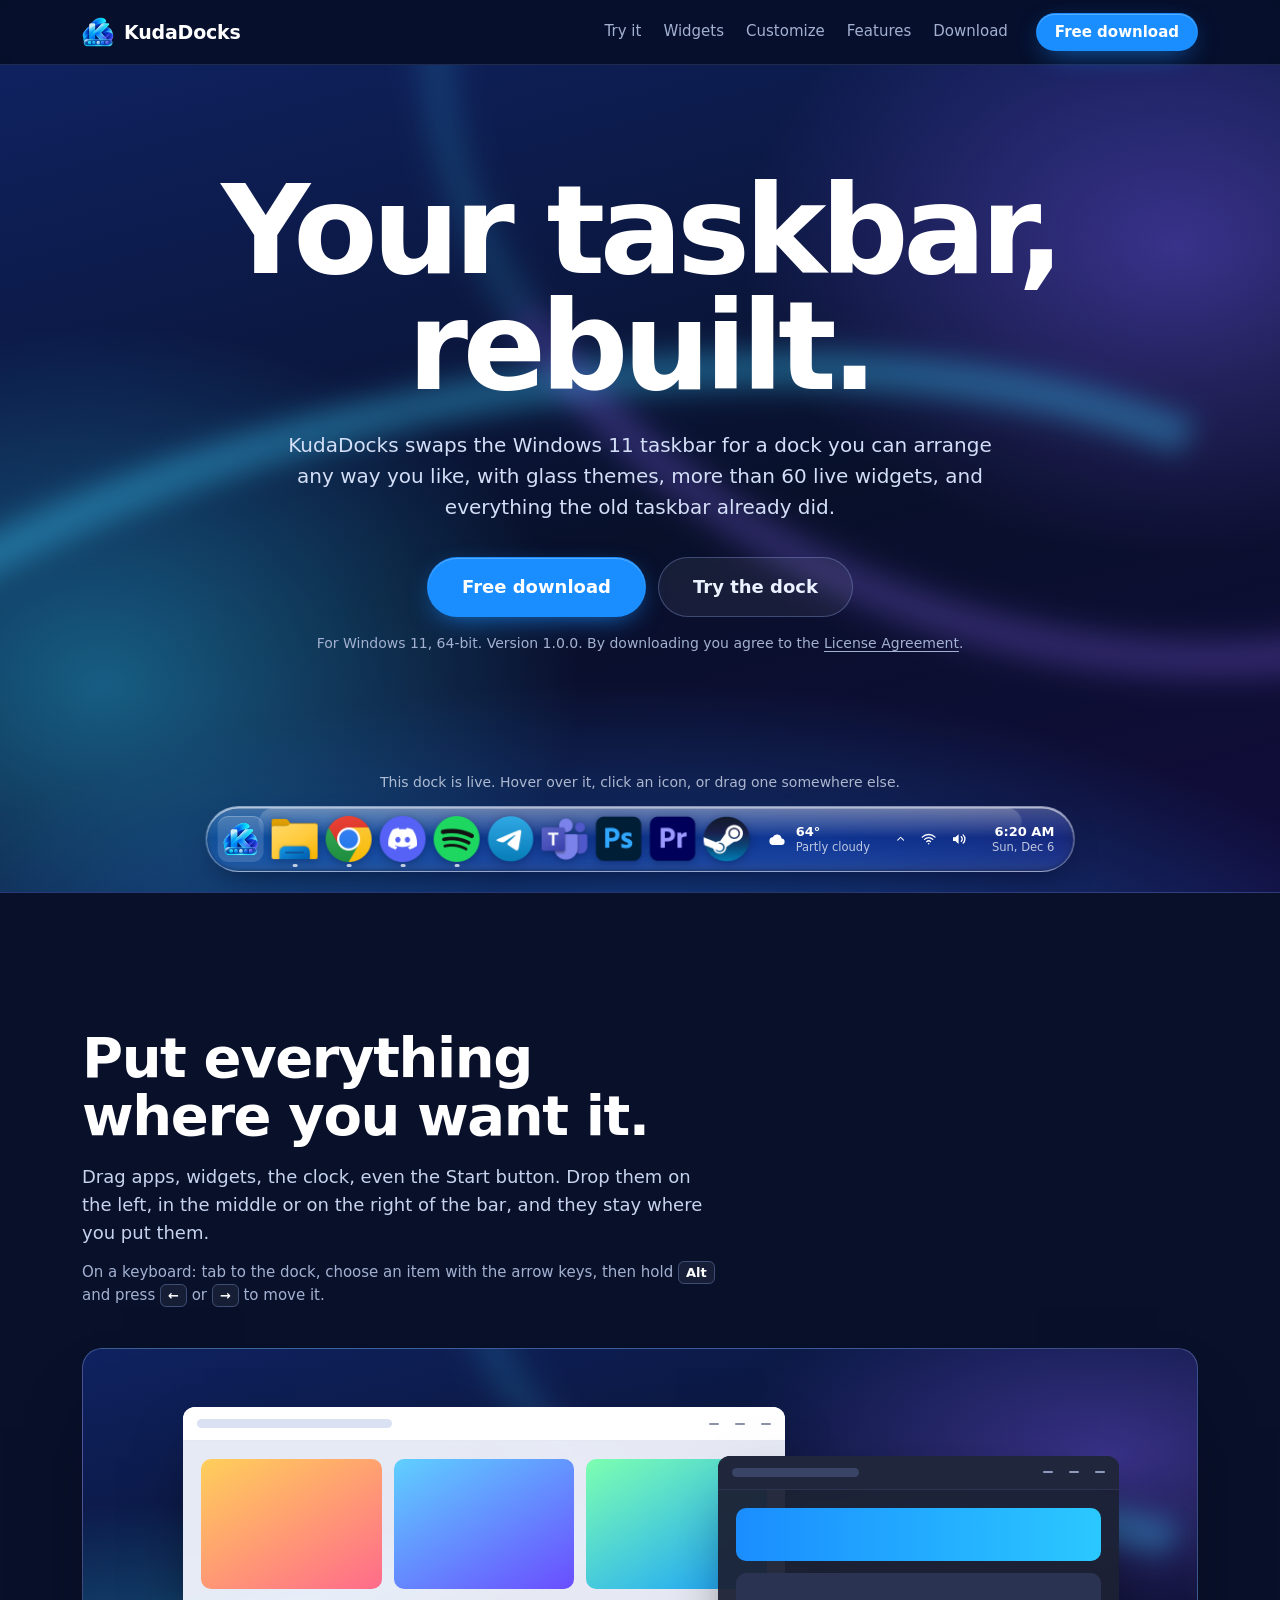
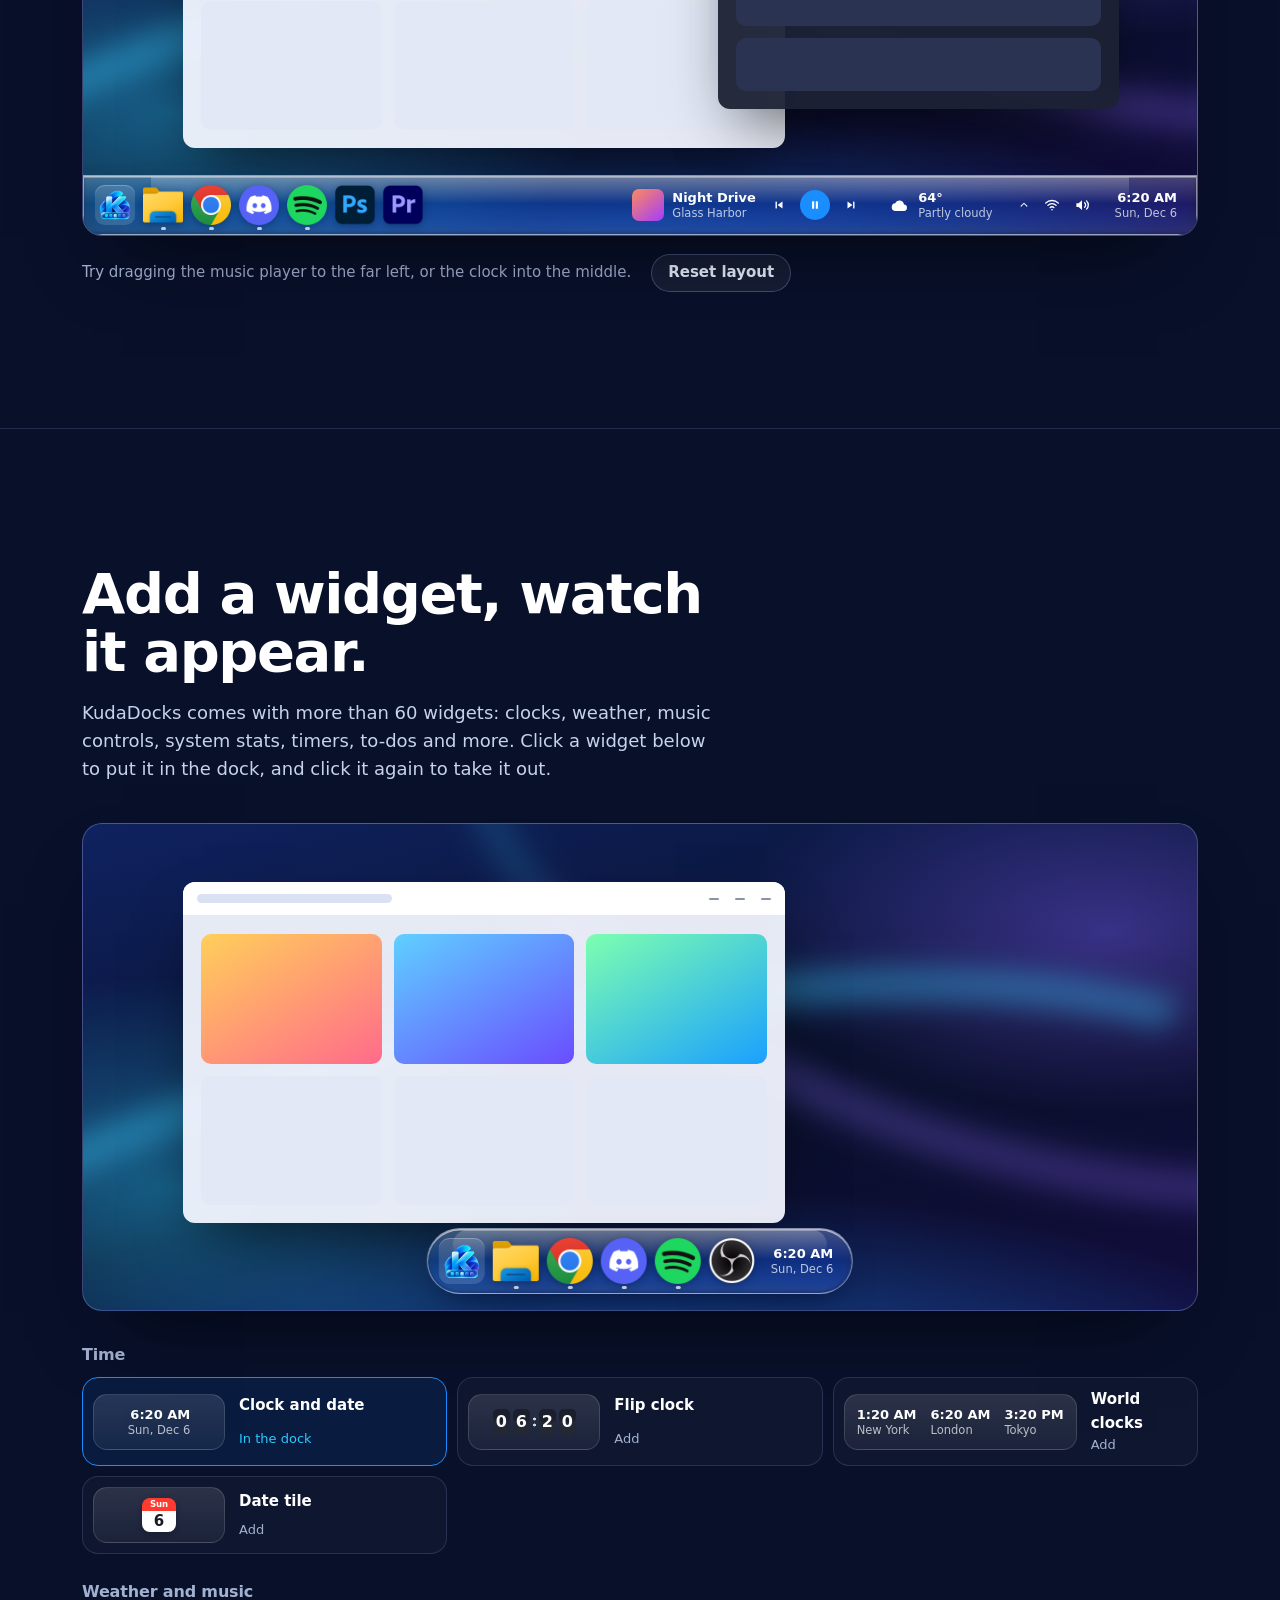
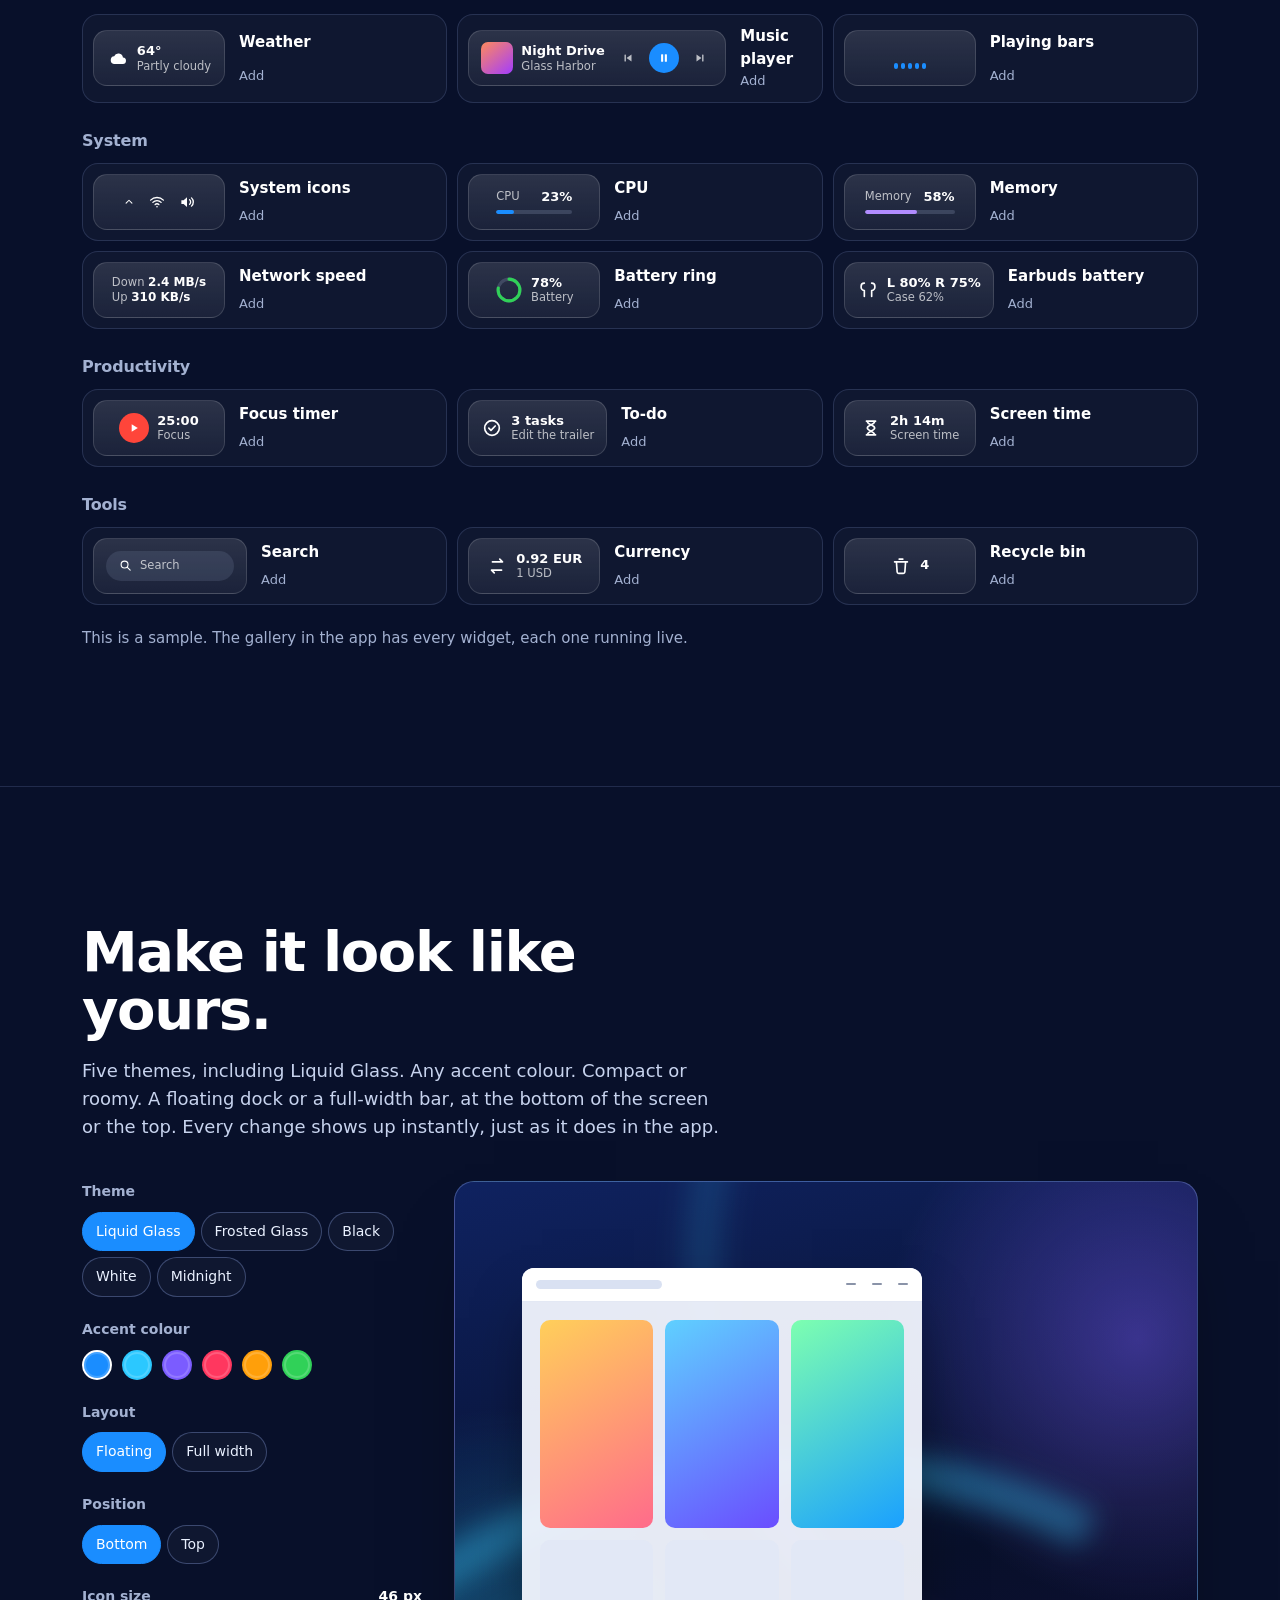
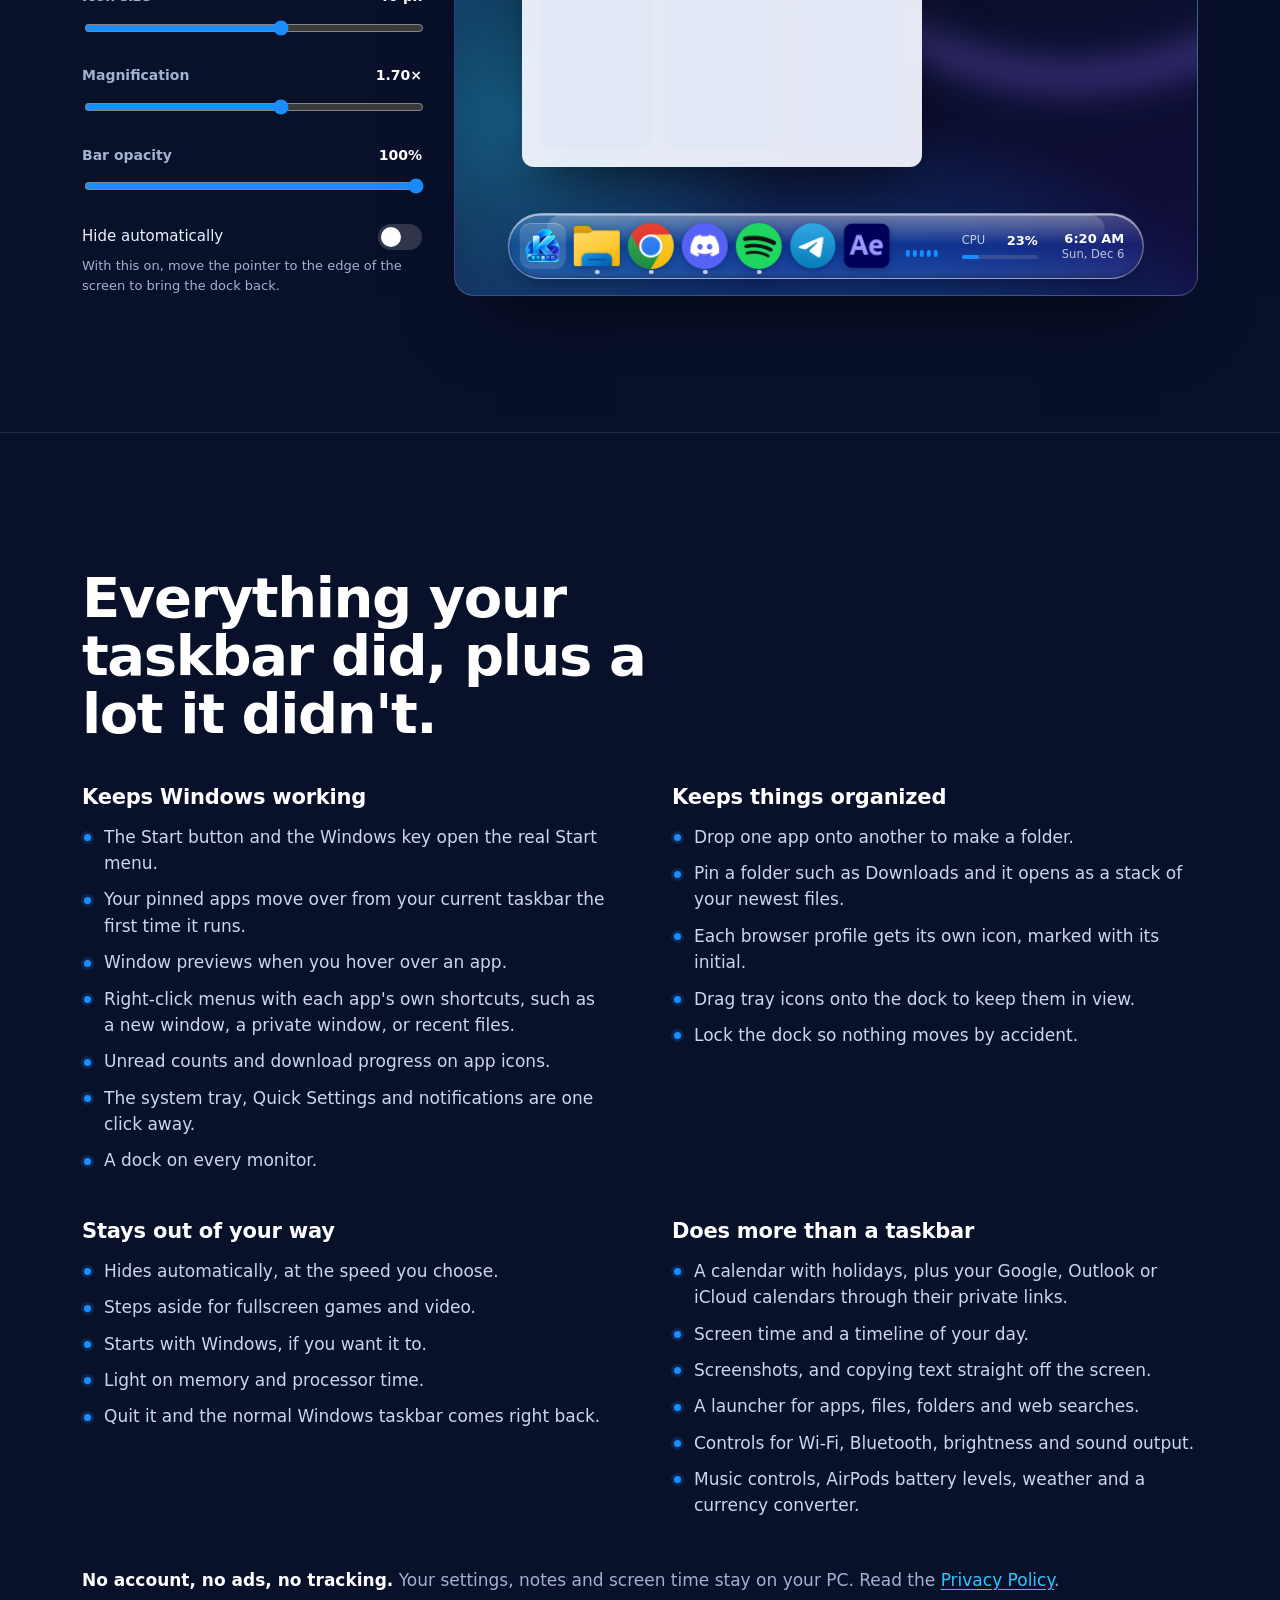
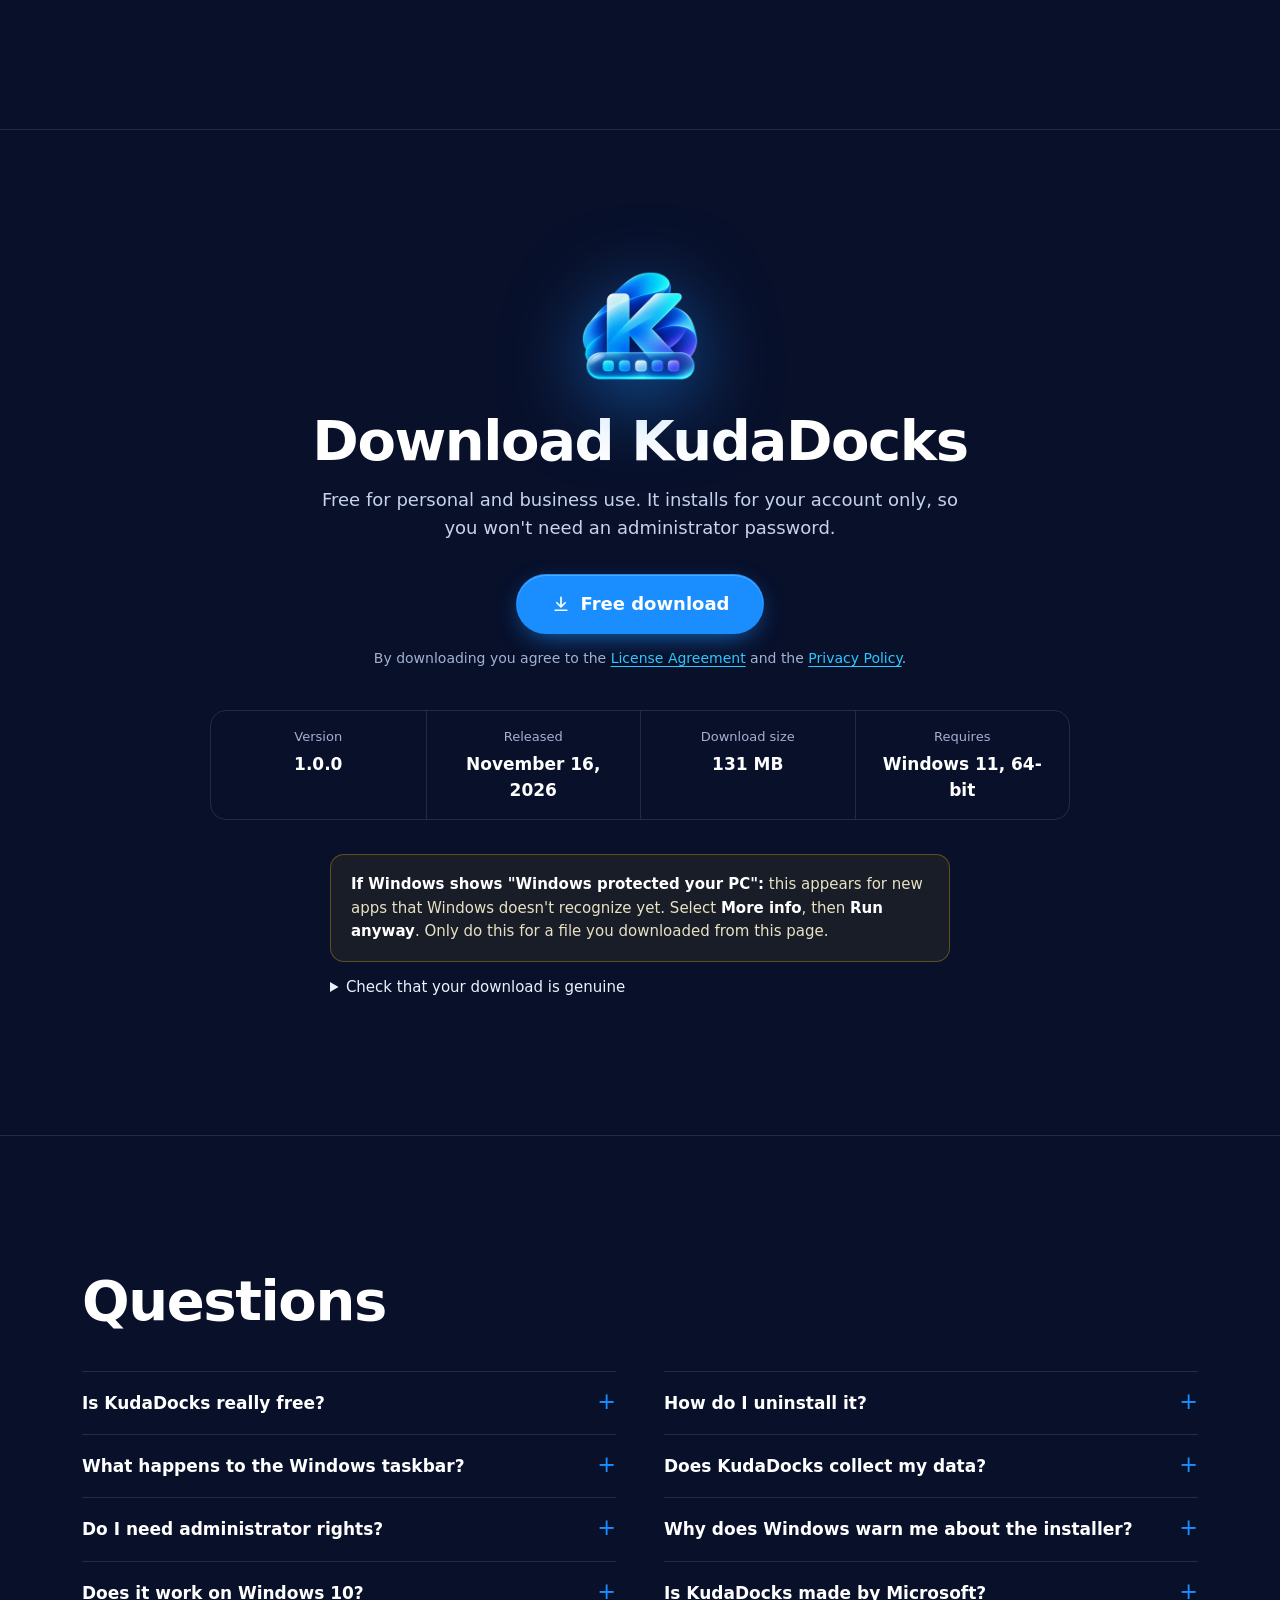
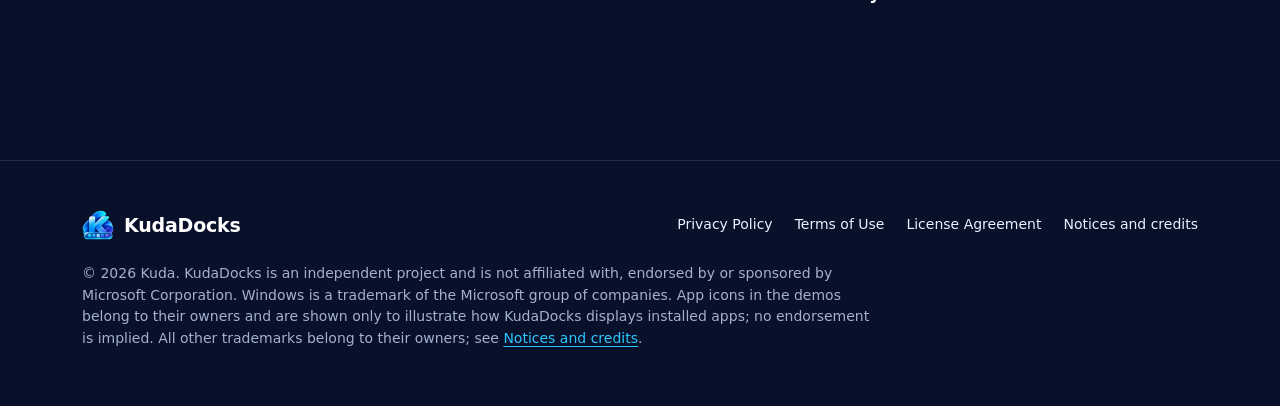
==== commit 7fb224f0: "Add files via upload" ====
--- a/index.html
+++ b/index.html
@@ -270,7 +270,7 @@
           <a href="notices.html">Notices and credits</a>
         </nav>
       </div>
-      <p>© <span data-year>2026</span> <span data-kd="owner">imPrinceKuda</span>. KudaDocks is an independent project and is not affiliated with, endorsed by or sponsored by Microsoft Corporation. Windows is a trademark of the Microsoft group of companies. All other trademarks belong to their owners; see <a href="notices.html">Notices and credits</a>.</p>
+      <p>© <span data-year>2026</span> <span data-kd="owner">Kuda</span>. KudaDocks is an independent project and is not affiliated with, endorsed by or sponsored by Microsoft Corporation. Windows is a trademark of the Microsoft group of companies. App icons in the demos belong to their owners and are shown only to illustrate how KudaDocks displays installed apps; no endorsement is implied. All other trademarks belong to their owners; see <a href="notices.html">Notices and credits</a>.</p>
     </div>
   </footer>
 </body>
--- a/css/site.css
+++ b/css/site.css
@@ -148,7 +148,7 @@
 .hero .fine { margin-top: 16px; font-size: .875rem; color: var(--mist); }
 .hero .fine a { color: var(--mist); }
 .hero .hint { position: absolute; bottom: 98px; left: 0; right: 0; font-size: .875rem; color: rgba(234, 241, 255, .72); }
-.hero > .dock { position: absolute; bottom: 20px; left: 50%; transform: translateX(-50%); }
+.hero > .dock { position: absolute; bottom: 20px; left: 50%; transform: translateX(-50%) scale(var(--fit, 1)); transform-origin: 50% 100%; }
 @media (max-width: 760px) {
   .hero { padding-bottom: 130px; }
   .hero .hint { display: none; }
@@ -170,10 +170,11 @@
   border: 1px solid var(--line-strong);
   box-shadow: 0 40px 80px -40px rgba(0, 0, 0, .7);
 }
-.screen > .dock { position: absolute; bottom: 16px; left: 50%; transform: translate(-50%, var(--tuck, 0px)); transition: transform .35s cubic-bezier(.2, .8, .2, 1); }
-.screen > .dock[data-layout="full"] { left: 0; right: 0; bottom: 0; transform: translateY(var(--tuck, 0px)); }
-.screen > .dock[data-pos="top"] { bottom: auto; top: 16px; }
-.screen > .dock[data-layout="full"][data-pos="top"] { top: 0; }
+/* --fit (set by dock.js) shrinks a dock that can't fit its demo screen even with its optional items hidden. */
+.screen > .dock { position: absolute; bottom: 16px; left: 50%; transform: translate(-50%, var(--tuck, 0px)) scale(var(--fit, 1)); transform-origin: 50% 100%; transition: transform .35s cubic-bezier(.2, .8, .2, 1); }
+.screen > .dock[data-layout="full"] { left: 0; right: auto; bottom: 0; width: calc(100% / var(--fit, 1)); transform: translateY(var(--tuck, 0px)) scale(var(--fit, 1)); transform-origin: 0 100%; }
+.screen > .dock[data-pos="top"] { bottom: auto; top: 16px; transform-origin: 50% 0; }
+.screen > .dock[data-layout="full"][data-pos="top"] { top: 0; transform-origin: 0 0; }
 .screen > .dock.tucked { --tuck: calc(100% + 30px); }
 .screen > .dock[data-pos="top"].tucked { --tuck: calc(-100% - 30px); }
 .demo-bar { display: flex; flex-wrap: wrap; align-items: center; gap: 12px 20px; margin-top: 18px; color: var(--mist); font-size: .9375rem; }
@@ -433,17 +434,12 @@
 .item.on .run { opacity: 1; }
 .item.app:hover .icon { filter: brightness(1.06); }
 
-.tone-amber { background: linear-gradient(160deg, #ffd365, #f39718); }
-.tone-sky { background: linear-gradient(160deg, #62d2ff, #1876ff); }
-.tone-violet { background: linear-gradient(160deg, #a78dff, #6038ff); }
-.tone-rose { background: linear-gradient(160deg, #ff82ad, #e5295a); }
-.tone-blue { background: linear-gradient(160deg, #6cabff, #2756ff); }
-.tone-slate { background: linear-gradient(160deg, #4d5a7d, #1f2740); }
-.tone-sunset { background: linear-gradient(160deg, #ffb769, #ff5679); }
-.tone-lemon { background: linear-gradient(160deg, #ffe877, #f2b414); color: #4d3a00; }
-.tone-grape { background: linear-gradient(160deg, #cd84ff, #7728f2); }
-.tone-ink { background: linear-gradient(160deg, #3c4250, #111318); }
-.tone-red { background: linear-gradient(160deg, #ff7070, #d32929); }
+/* real app icons: the artwork is the whole icon, so no tile behind it */
+.icon.real { background: none; box-shadow: none; border-radius: 0; }
+.icon.real img { width: 100%; height: 100%; object-fit: contain; pointer-events: none; filter: drop-shadow(0 2px 4px rgba(0, 10, 40, .32)); }
+
+/* optional items dock.js hides when the dock would not fit its frame */
+.dock.fit1 .item.opt, .dock.fit2 .item.opt, .dock.fit2 .item.opt2 { display: none; }
 
 /* widgets sit in the same band as an un-magnified icon */
 .item.widget {
